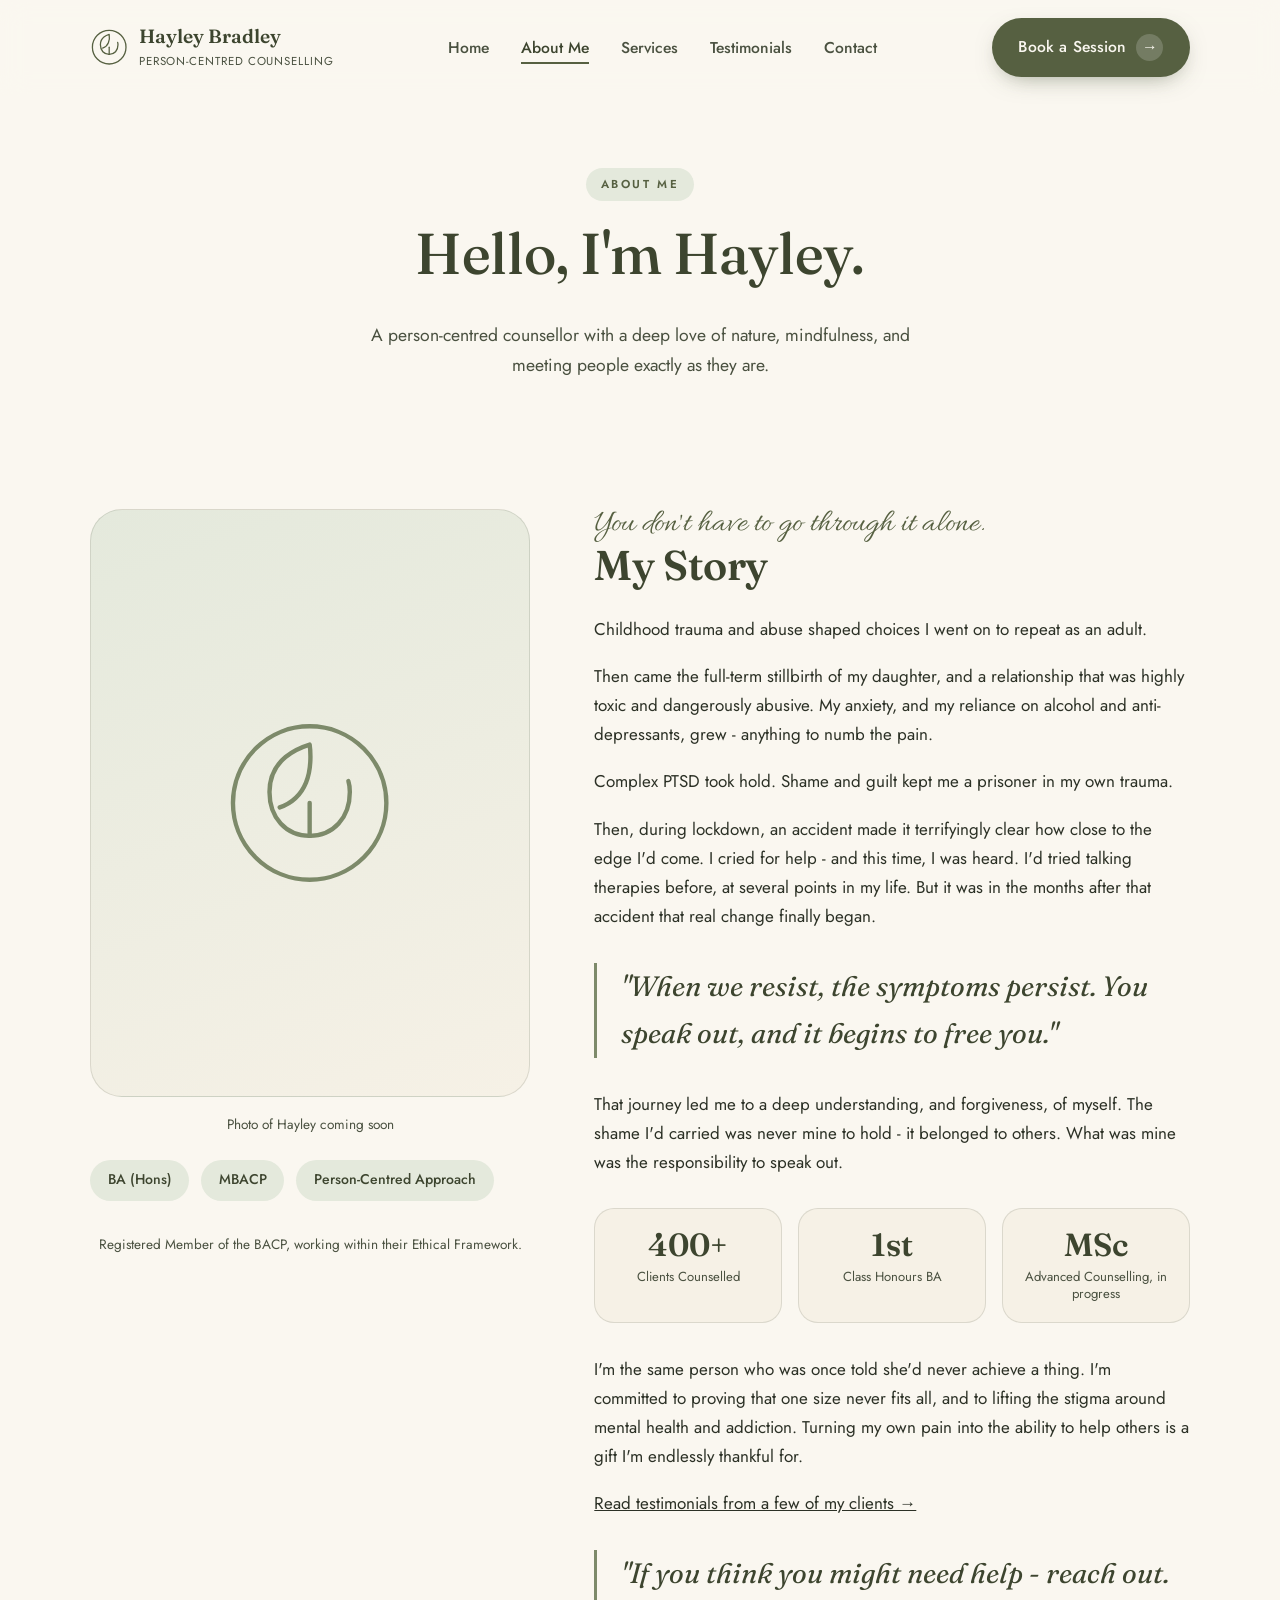
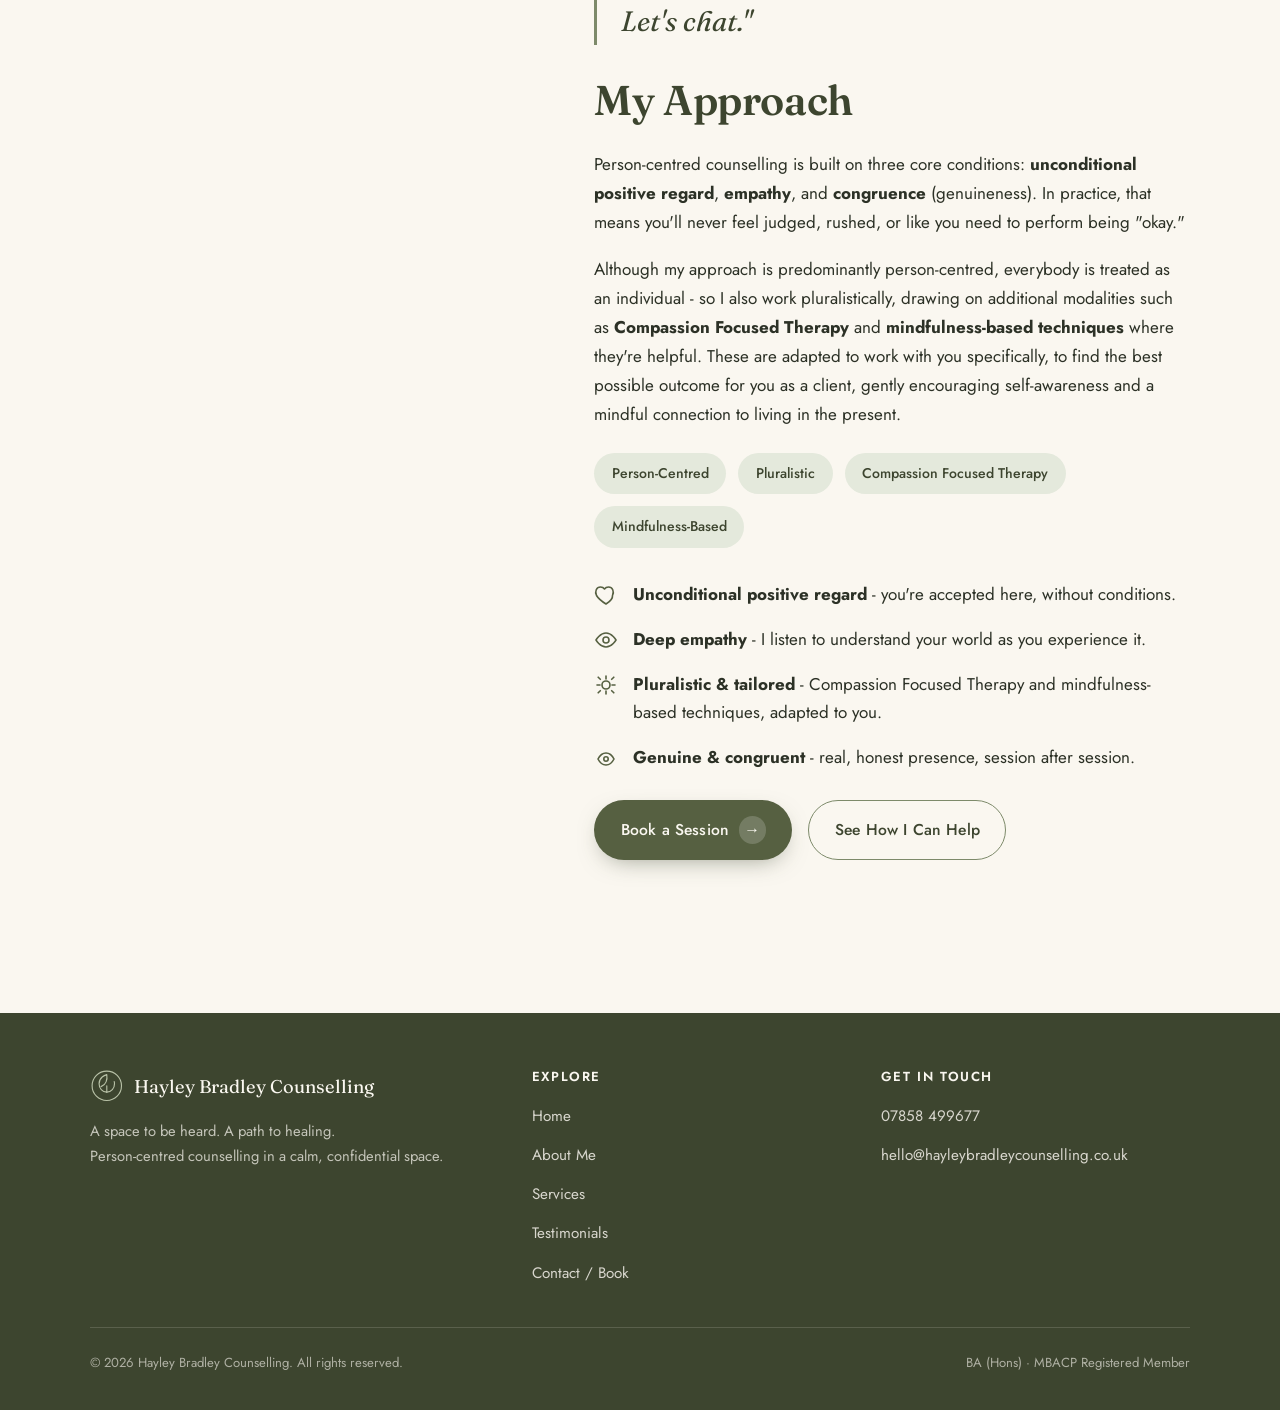
==== about.html @ 8dd8690e "Rewrite About page story as a punchy personal journey Replace the generic bio with Hayley's own live" ====
<!doctype html>
<html lang="en-GB">
<head>
  <meta charset="UTF-8" />
  <meta name="viewport" content="width=device-width, initial-scale=1" />
  <title>About Hayley | Hayley Bradley Counselling</title>
  <meta name="description" content="Meet Hayley Bradley, BA (Hons), MBACP - a predominantly person-centred counsellor working pluralistically with Compassion Focused Therapy and mindfulness-based techniques, tailored to you." />
  <meta name="theme-color" content="#7d8a6a" />
  <link rel="icon" href="assets/icons/logo-leaf.svg" type="image/svg+xml" />
  <link rel="preconnect" href="https://fonts.googleapis.com" />
  <link rel="preconnect" href="https://fonts.gstatic.com" crossorigin />
  <link href="https://fonts.googleapis.com/css2?family=Fraunces:opsz,wght@9..144,400;9..144,500;9..144,600&family=Allura&family=Jost:wght@400;500;600&display=swap" rel="stylesheet" />
  <link rel="stylesheet" href="css/style.css" />
  <meta property="og:title" content="About Hayley - Hayley Bradley Counselling" />
  <meta property="og:description" content="A predominantly person-centred counsellor, working pluralistically with Compassion Focused Therapy and mindfulness-based techniques." />
  <meta property="og:type" content="website" />
</head>
<body>
  <a class="skip-link" href="#main">Skip to main content</a>

  <header class="site-header">
    <div class="container nav-row">
      <a class="brand" href="index.html">
        <svg viewBox="0 0 48 48" fill="none" stroke="currentColor" stroke-width="1.6" stroke-linecap="round" stroke-linejoin="round" aria-hidden="true">
          <circle cx="24" cy="24" r="21" />
          <path d="M24 33c-6.5 0-11-5-11-12 0-4 1.6-7.3 4.4-9.6C20.1 9.2 24 8 24 8s.9 5.8-1 10.4c-1.4 3.4-4.1 5.7-7.2 6.8" />
          <path d="M24 33c6.5 0 11-5 11-12 0-1.1-.1-2.1-.4-3" />
          <path d="M24 33v-9" />
        </svg>
        <span class="brand-name"><strong>Hayley Bradley</strong><span>Person-Centred Counselling</span></span>
      </a>
      <nav aria-label="Primary">
        <ul class="nav-links">
          <li><a href="index.html">Home</a></li>
          <li><a href="about.html" aria-current="page">About Me</a></li>
          <li><a href="services.html">Services</a></li>
          <li><a href="testimonials.html">Testimonials</a></li>
          <li><a href="contact.html">Contact</a></li>
        </ul>
      </nav>
      <div class="nav-actions">
        <a class="btn btn-primary" href="contact.html#book">Book a Session <span class="btn-icon" aria-hidden="true">→</span></a>
        <button class="nav-toggle" aria-expanded="false" aria-controls="mobile-menu" aria-label="Open menu">
          <span></span>
        </button>
      </div>
    </div>
  </header>

  <div class="mobile-menu" id="mobile-menu">
    <nav aria-label="Mobile">
      <ul>
        <li><a href="index.html">Home</a></li>
        <li><a href="about.html">About Me</a></li>
        <li><a href="services.html">Services</a></li>
        <li><a href="testimonials.html">Testimonials</a></li>
        <li><a href="contact.html">Contact / Book</a></li>
      </ul>
    </nav>
  </div>

  <main id="main">
    <section class="page-hero">
      <div class="container">
        <span class="eyebrow">About Me</span>
        <h1>Hello, I'm Hayley.</h1>
        <p class="lede">A person-centred counsellor with a deep love of nature, mindfulness, and meeting people exactly as they are.</p>
      </div>
    </section>

    <section>
      <div class="container about-grid">
        <div class="reveal">
          <div class="portrait-frame">
            <svg viewBox="0 0 48 48" fill="none" stroke="currentColor" stroke-width="1.2" stroke-linecap="round" stroke-linejoin="round" aria-hidden="true">
              <circle cx="24" cy="24" r="21" />
              <path d="M24 33c-6.5 0-11-5-11-12 0-4 1.6-7.3 4.4-9.6C20.1 9.2 24 8 24 8s.9 5.8-1 10.4c-1.4 3.4-4.1 5.7-7.2 6.8" />
              <path d="M24 33c6.5 0 11-5 11-12 0-1.1-.1-2.1-.4-3" />
              <path d="M24 33v-9" />
            </svg>
          </div>
          <p class="portrait-caption">Photo of Hayley coming soon</p>
          <div class="credentials">
            <span class="credential-pill">BA (Hons)</span>
            <span class="credential-pill">MBACP</span>
            <span class="credential-pill">Person-Centred Approach</span>
          </div>
          <p class="portrait-caption">Registered Member of the BACP, working within their Ethical Framework.</p>
        </div>

        <div class="reveal">
          <span class="script">You don't have to go through it alone.</span>
          <h2>My Story</h2>

          <p>Childhood trauma and abuse shaped choices I went on to repeat as an adult.</p>
          <p>Then came the full-term stillbirth of my daughter, and a relationship that was highly toxic and dangerously abusive. My anxiety, and my reliance on alcohol and anti-depressants, grew - anything to numb the pain.</p>
          <p>Complex PTSD took hold. Shame and guilt kept me a prisoner in my own trauma.</p>
          <p>Then, during lockdown, an accident made it terrifyingly clear how close to the edge I'd come. I cried for help - and this time, I was heard. I'd tried talking therapies before, at several points in my life. But it was in the months after that accident that real change finally began.</p>

          <blockquote class="pull-quote">
            "When we resist, the symptoms persist. You speak out, and it begins to free you."
          </blockquote>

          <p>That journey led me to a deep understanding, and forgiveness, of myself. The shame I'd carried was never mine to hold - it belonged to others. What was mine was the responsibility to speak out.</p>

          <div class="story-stats">
            <div class="story-stat">
              <strong>400+</strong>
              <span>Clients Counselled</span>
            </div>
            <div class="story-stat">
              <strong>1st</strong>
              <span>Class Honours BA</span>
            </div>
            <div class="story-stat">
              <strong>MSc</strong>
              <span>Advanced Counselling, in progress</span>
            </div>
          </div>

          <p>I'm the same person who was once told she'd never achieve a thing. I'm committed to proving that one size never fits all, and to lifting the stigma around mental health and addiction. Turning my own pain into the ability to help others is a gift I'm endlessly thankful for.</p>

          <p><a href="testimonials.html">Read testimonials from a few of my clients →</a></p>

          <blockquote class="pull-quote">
            "If you think you might need help - reach out. Let's chat."
          </blockquote>

          <h2>My Approach</h2>
          <p>Person-centred counselling is built on three core conditions: <strong>unconditional positive regard</strong>, <strong>empathy</strong>, and <strong>congruence</strong> (genuineness). In practice, that means you'll never feel judged, rushed, or like you need to perform being "okay."</p>
          <p>Although my approach is predominantly person-centred, everybody is treated as an individual - so I also work pluralistically, drawing on additional modalities such as <strong>Compassion Focused Therapy</strong> and <strong>mindfulness-based techniques</strong> where they're helpful. These are adapted to work with you specifically, to find the best possible outcome for you as a client, gently encouraging self-awareness and a mindful connection to living in the present.</p>

          <div class="credentials">
            <span class="credential-pill">Person-Centred</span>
            <span class="credential-pill">Pluralistic</span>
            <span class="credential-pill">Compassion Focused Therapy</span>
            <span class="credential-pill">Mindfulness-Based</span>
          </div>

          <ul class="values-list">
            <li>
              <svg viewBox="0 0 24 24" fill="none" stroke="currentColor" stroke-width="1.6" stroke-linecap="round" stroke-linejoin="round" aria-hidden="true"><path d="M12 21s-7-4.35-9.5-8.5C.5 8.5 2.5 4 6.5 4c2 0 3.3 1 4 2 .7-1 2-2 4-2 4 0 6 4.5 4 8.5C19 16.65 12 21 12 21Z"/></svg>
              <span><strong>Unconditional positive regard</strong> - you're accepted here, without conditions.</span>
            </li>
            <li>
              <svg viewBox="0 0 24 24" fill="none" stroke="currentColor" stroke-width="1.6" stroke-linecap="round" stroke-linejoin="round" aria-hidden="true"><path d="M2 12s4-7 10-7 10 7 10 7-4 7-10 7-10-7-10-7Z"/><circle cx="12" cy="12" r="3"/></svg>
              <span><strong>Deep empathy</strong> - I listen to understand your world as you experience it.</span>
            </li>
            <li>
              <svg viewBox="0 0 24 24" fill="none" stroke="currentColor" stroke-width="1.6" stroke-linecap="round" stroke-linejoin="round" aria-hidden="true"><path d="M12 3v3M12 18v3M4.2 4.2l2.1 2.1M17.7 17.7l2.1 2.1M3 12h3M18 12h3M4.2 19.8l2.1-2.1M17.7 6.3l2.1-2.1"/><circle cx="12" cy="12" r="4"/></svg>
              <span><strong>Pluralistic &amp; tailored</strong> - Compassion Focused Therapy and mindfulness-based techniques, adapted to you.</span>
            </li>
            <li>
              <svg viewBox="0 0 24 24" fill="none" stroke="currentColor" stroke-width="1.6" stroke-linecap="round" stroke-linejoin="round" aria-hidden="true"><path d="M4 12c2-4 5-6 8-6s6 2 8 6c-2 4-5 6-8 6s-6-2-8-6Z"/><circle cx="12" cy="12" r="2.2"/></svg>
              <span><strong>Genuine &amp; congruent</strong> - real, honest presence, session after session.</span>
            </li>
          </ul>

          <div class="hero-cta">
            <a class="btn btn-primary" href="contact.html#book">Book a Session <span class="btn-icon" aria-hidden="true">→</span></a>
            <a class="btn btn-ghost" href="services.html">See How I Can Help</a>
          </div>
        </div>
      </div>
    </section>
  </main>

  <footer class="site-footer">
    <div class="container">
      <div class="footer-grid">
        <div>
          <div class="footer-brand">
            <svg viewBox="0 0 48 48" fill="none" stroke="currentColor" stroke-width="1.6" stroke-linecap="round" stroke-linejoin="round" aria-hidden="true">
              <circle cx="24" cy="24" r="21" />
              <path d="M24 33c-6.5 0-11-5-11-12 0-4 1.6-7.3 4.4-9.6C20.1 9.2 24 8 24 8s.9 5.8-1 10.4c-1.4 3.4-4.1 5.7-7.2 6.8" />
              <path d="M24 33c6.5 0 11-5 11-12 0-1.1-.1-2.1-.4-3" />
              <path d="M24 33v-9" />
            </svg>
            <span>Hayley Bradley Counselling</span>
          </div>
          <p>A space to be heard. A path to healing.<br />Person-centred counselling in a calm, confidential space.</p>
        </div>
        <div>
          <h4>Explore</h4>
          <ul class="footer-links">
            <li><a href="index.html">Home</a></li>
            <li><a href="about.html">About Me</a></li>
            <li><a href="services.html">Services</a></li>
            <li><a href="testimonials.html">Testimonials</a></li>
            <li><a href="contact.html">Contact / Book</a></li>
          </ul>
        </div>
        <div>
          <h4>Get in Touch</h4>
          <ul class="footer-links">
            <li><a href="tel:07858499677">07858 499677</a></li>
            <li><a href="mailto:hello@hayleybradleycounselling.co.uk">hello@hayleybradleycounselling.co.uk</a></li>
          </ul>
        </div>
      </div>
      <div class="footer-bottom">
        <span>&copy; <span id="year"></span> Hayley Bradley Counselling. All rights reserved.</span>
        <span>BA (Hons) &middot; MBACP Registered Member</span>
      </div>
    </div>
  </footer>

  <script src="js/main.js"></script>
</body>
</html>
---- css/style.css ----
/* ==========================================================================
   Hayley Bradley Counselling - stylesheet
   Palette: sage green + cream, calm & holistic, nature-informed.
   ========================================================================== */

:root {
  /* Brand colour system */
  --cream: #faf7f0;
  --cream-soft: #f2ede0;
  --cream-card: #f6f1e6;
  --sage: #7d8a6a;
  --sage-light: #b9c2a8;
  --sage-pale: #e4e9dc;
  --sage-dark: #566041;
  --sage-deep: #3d452f;
  --charcoal: #2c3126;
  --charcoal-soft: #4a5140;
  --white: #ffffff;
  --line: rgba(61, 69, 47, 0.14);

  /* Type */
  --font-display: "Fraunces", "Iowan Old Style", Georgia, serif;
  --font-script: "Allura", "Segoe Script", cursive;
  --font-body: "Jost", "Trebuchet MS", sans-serif;

  /* Spacing / shape */
  --radius-lg: 2rem;
  --radius-md: 1.25rem;
  --radius-sm: 0.75rem;
  --section-pad: clamp(3.5rem, 6vw, 7rem);
  --container: 1180px;

  /* Motion */
  --ease-soft: cubic-bezier(0.22, 0.61, 0.36, 1);
  --dur: 700ms;

  color-scheme: light;
}

/* ---------- Reset ---------- */
*, *::before, *::after { box-sizing: border-box; }
html { scroll-behavior: smooth; }
@media (prefers-reduced-motion: reduce) {
  html { scroll-behavior: auto; }
  *, *::before, *::after {
    animation-duration: 0.001ms !important;
    animation-iteration-count: 1 !important;
    transition-duration: 0.001ms !important;
    scroll-behavior: auto !important;
  }
}

body {
  margin: 0;
  background: var(--cream);
  color: var(--charcoal);
  font-family: var(--font-body);
  font-size: 1.0625rem;
  line-height: 1.7;
  -webkit-font-smoothing: antialiased;
}

img { max-width: 100%; display: block; }
a { color: inherit; }
h1, h2, h3, h4 {
  font-family: var(--font-display);
  font-weight: 600;
  line-height: 1.15;
  color: var(--sage-deep);
  margin: 0 0 0.6em;
  letter-spacing: -0.01em;
}
h1 { font-size: clamp(2.4rem, 5vw, 3.6rem); font-weight: 500; }
h2 { font-size: clamp(1.9rem, 3.4vw, 2.6rem); }
h3 { font-size: 1.35rem; }
p { margin: 0 0 1.1em; }
ul { padding-left: 1.2em; }

.script {
  font-family: var(--font-script);
  font-weight: 400;
  color: var(--sage-dark);
  font-size: 1.9em;
  line-height: 1;
  display: inline-block;
}

.container {
  width: 100%;
  max-width: var(--container);
  margin-inline: auto;
  padding-inline: clamp(1.25rem, 4vw, 2.5rem);
}

/* Skip link */
.skip-link {
  position: absolute;
  left: 1rem;
  top: -4rem;
  background: var(--sage-deep);
  color: var(--cream);
  padding: 0.75rem 1.25rem;
  border-radius: var(--radius-sm);
  z-index: 200;
  transition: top 200ms var(--ease-soft);
}
.skip-link:focus { top: 1rem; }

/* Focus visibility everywhere */
a:focus-visible,
button:focus-visible,
input:focus-visible,
textarea:focus-visible,
[tabindex]:focus-visible {
  outline: 3px solid var(--sage-dark);
  outline-offset: 3px;
  border-radius: 4px;
}

/* ---------- Buttons ---------- */
.btn {
  display: inline-flex;
  align-items: center;
  gap: 0.6rem;
  font-family: var(--font-body);
  font-size: 0.98rem;
  font-weight: 500;
  letter-spacing: 0.01em;
  padding: 0.95rem 1.6rem;
  border-radius: 999px;
  border: 1px solid transparent;
  cursor: pointer;
  text-decoration: none;
  transition: transform 420ms var(--ease-soft), box-shadow 420ms var(--ease-soft), background 420ms var(--ease-soft);
  white-space: nowrap;
}
.btn:active { transform: scale(0.98); }

.btn-primary {
  background: var(--sage-dark);
  color: var(--cream);
  box-shadow: 0 8px 24px -10px rgba(61, 69, 47, 0.55);
}
.btn-primary:hover {
  background: var(--sage-deep);
  transform: translateY(-2px);
  box-shadow: 0 14px 28px -12px rgba(61, 69, 47, 0.55);
}

.btn-ghost {
  background: transparent;
  color: var(--sage-deep);
  border-color: var(--sage);
}
.btn-ghost:hover {
  background: var(--sage-pale);
  transform: translateY(-2px);
}

.btn-on-dark {
  background: var(--cream);
  color: var(--sage-deep);
}
.btn-on-dark:hover {
  background: var(--white);
  transform: translateY(-2px);
}

.btn .btn-icon {
  width: 1.7rem;
  height: 1.7rem;
  border-radius: 999px;
  background: rgba(255, 255, 255, 0.18);
  display: inline-flex;
  align-items: center;
  justify-content: center;
  flex-shrink: 0;
  transition: transform 420ms var(--ease-soft);
}
.btn-ghost .btn-icon { background: rgba(61, 69, 47, 0.08); }
.btn:hover .btn-icon { transform: translate(2px, -1px); }

/* ---------- Eyebrow tag ---------- */
.eyebrow {
  display: inline-block;
  font-family: var(--font-body);
  font-size: 0.72rem;
  font-weight: 600;
  letter-spacing: 0.22em;
  text-transform: uppercase;
  color: var(--sage-dark);
  background: var(--sage-pale);
  padding: 0.4rem 0.9rem;
  border-radius: 999px;
  margin-bottom: 1.25rem;
}

/* ---------- Header / Nav ---------- */
.site-header {
  position: sticky;
  top: 0;
  z-index: 100;
  background: rgba(250, 247, 240, 0.88);
  backdrop-filter: blur(14px);
  -webkit-backdrop-filter: blur(14px);
  border-bottom: 1px solid transparent;
  transition: border-color 400ms var(--ease-soft), box-shadow 400ms var(--ease-soft);
}
.site-header.is-scrolled {
  border-bottom-color: var(--line);
  box-shadow: 0 12px 30px -24px rgba(61, 69, 47, 0.6);
}

.nav-row {
  display: flex;
  align-items: center;
  justify-content: space-between;
  padding-block: 1.1rem;
  gap: 1rem;
}

.brand {
  display: inline-flex;
  align-items: center;
  gap: 0.65rem;
  text-decoration: none;
  color: var(--sage-deep);
}
.brand svg { width: 2.4rem; height: 2.4rem; color: var(--sage-dark); flex-shrink: 0; }
.brand-name {
  font-family: var(--font-display);
  font-size: 1.2rem;
  line-height: 1.15;
}
.brand-name strong { display: block; font-weight: 600; }
.brand-name span { font-size: 0.72rem; letter-spacing: 0.08em; text-transform: uppercase; color: var(--charcoal-soft); font-family: var(--font-body); }

.nav-links {
  display: none;
  align-items: center;
  gap: 2rem;
  list-style: none;
  margin: 0;
  padding: 0;
}
.nav-links a {
  text-decoration: none;
  font-size: 0.98rem;
  font-weight: 500;
  color: var(--charcoal-soft);
  position: relative;
  padding-bottom: 0.2rem;
}
.nav-links a::after {
  content: "";
  position: absolute;
  left: 0; right: 100%;
  bottom: -2px;
  height: 2px;
  background: var(--sage-dark);
  transition: right 380ms var(--ease-soft);
}
.nav-links a:hover::after,
.nav-links a[aria-current="page"]::after { right: 0; }
.nav-links a[aria-current="page"] { color: var(--sage-deep); }

.nav-actions { display: flex; align-items: center; gap: 1rem; }
.nav-actions .btn { display: none; }

.nav-toggle {
  width: 2.75rem;
  height: 2.75rem;
  border-radius: 999px;
  border: 1px solid var(--line);
  background: var(--cream-card);
  display: inline-flex;
  align-items: center;
  justify-content: center;
  cursor: pointer;
  position: relative;
  flex-shrink: 0;
}
.nav-toggle span,
.nav-toggle span::before,
.nav-toggle span::after {
  content: "";
  position: absolute;
  width: 1.15rem;
  height: 2px;
  background: var(--sage-deep);
  border-radius: 2px;
  transition: transform 380ms var(--ease-soft), opacity 380ms var(--ease-soft), top 380ms var(--ease-soft);
}
.nav-toggle span { top: 50%; transform: translateY(-50%); }
.nav-toggle span::before { top: -6px; }
.nav-toggle span::after { top: 6px; }
.nav-toggle[aria-expanded="true"] span { background: transparent; }
.nav-toggle[aria-expanded="true"] span::before { top: 0; transform: rotate(45deg); }
.nav-toggle[aria-expanded="true"] span::after { top: 0; transform: rotate(-45deg); }

.mobile-menu {
  position: fixed;
  inset: 0;
  background: var(--cream);
  z-index: 99;
  display: flex;
  flex-direction: column;
  align-items: center;
  justify-content: center;
  gap: 2rem;
  opacity: 0;
  visibility: hidden;
  transform: translateY(-8px);
  transition: opacity 420ms var(--ease-soft), visibility 420ms, transform 420ms var(--ease-soft);
}
.mobile-menu.is-open { opacity: 1; visibility: visible; transform: translateY(0); }
.mobile-menu ul { list-style: none; margin: 0; padding: 0; text-align: center; }
.mobile-menu li { margin: 1.1rem 0; opacity: 0; transform: translateY(1rem); transition: opacity 500ms var(--ease-soft), transform 500ms var(--ease-soft); }
.mobile-menu.is-open li { opacity: 1; transform: translateY(0); }
.mobile-menu li:nth-child(1) { transition-delay: 80ms; }
.mobile-menu li:nth-child(2) { transition-delay: 140ms; }
.mobile-menu li:nth-child(3) { transition-delay: 200ms; }
.mobile-menu li:nth-child(4) { transition-delay: 260ms; }
.mobile-menu li:nth-child(5) { transition-delay: 320ms; }
.mobile-menu a {
  font-family: var(--font-display);
  font-size: 1.9rem;
  text-decoration: none;
  color: var(--sage-deep);
}

@media (min-width: 900px) {
  .nav-links { display: flex; }
  .nav-actions .btn { display: inline-flex; }
  .nav-toggle { display: none; }
  .mobile-menu { display: none !important; }
}

/* ---------- Hero ---------- */
.hero {
  position: relative;
  overflow: hidden;
  padding-block: clamp(3rem, 8vw, 6rem) clamp(4rem, 8vw, 6rem);
}
.hero-bg {
  position: absolute;
  inset: 0;
  z-index: -1;
  background: radial-gradient(60% 55% at 85% 8%, var(--sage-pale) 0%, transparent 60%),
              radial-gradient(50% 50% at 8% 95%, var(--cream-soft) 0%, transparent 65%);
}
.hero-grid {
  display: grid;
  gap: clamp(2.5rem, 5vw, 4rem);
  align-items: center;
}
@media (min-width: 960px) {
  .hero-grid { grid-template-columns: 1.05fr 0.95fr; }
}
.hero-copy .script { display: block; margin-bottom: 0.35rem; }
.hero-copy h1 { max-width: 16ch; }
.hero-copy .lede { font-size: 1.15rem; max-width: 46ch; color: var(--charcoal-soft); }
.hero-cta { display: flex; flex-wrap: wrap; gap: 1rem; margin-top: 1.75rem; }

.hero-art {
  position: relative;
  aspect-ratio: 4 / 5;
  border-radius: var(--radius-lg);
  background: linear-gradient(155deg, var(--sage-pale), var(--cream-card) 60%);
  border: 1px solid var(--line);
  overflow: hidden;
  display: flex;
  align-items: center;
  justify-content: center;
}
.hero-art svg { width: 62%; height: 62%; color: var(--sage); opacity: 0.9; }
.hero-art::after {
  content: "";
  position: absolute;
  inset: 0;
  background: radial-gradient(120% 90% at 0% 0%, rgba(255,255,255,0.5), transparent 55%);
}

/* Wave divider */
.wave-divider {
  display: block;
  width: 100%;
  height: clamp(2.5rem, 6vw, 5rem);
  color: var(--cream-soft);
}

/* ---------- Sections ---------- */
section { padding-block: var(--section-pad); }
.section-cream-soft { background: var(--cream-soft); }
.section-header { max-width: 46rem; margin-bottom: clamp(2.25rem, 4vw, 3.5rem); }
.section-header.center { margin-inline: auto; text-align: center; }

/* ---------- Cards: Double-bezel (outer shell + inner core) ---------- */
.card-shell {
  background: rgba(61, 69, 47, 0.05);
  border: 1px solid var(--line);
  border-radius: var(--radius-lg);
  padding: 0.5rem;
}
.card-core {
  background: var(--cream-card);
  border-radius: calc(var(--radius-lg) - 0.5rem);
  padding: 2rem 1.75rem;
  height: 100%;
  box-shadow: inset 0 1px 0 rgba(255, 255, 255, 0.6);
}

.grid-support {
  display: grid;
  gap: 1.5rem;
  grid-template-columns: repeat(1, 1fr);
}
@media (min-width: 620px) { .grid-support { grid-template-columns: repeat(2, 1fr); } }
@media (min-width: 980px) { .grid-support { grid-template-columns: repeat(3, 1fr); } }

.support-card {
  transition: transform 500ms var(--ease-soft), box-shadow 500ms var(--ease-soft);
}
.support-card:hover { transform: translateY(-6px); }
.support-card:hover .card-shell { box-shadow: 0 22px 40px -26px rgba(61, 69, 47, 0.45); }

.icon-badge {
  width: 3.4rem;
  height: 3.4rem;
  margin-bottom: 1.1rem;
}
.icon-badge img, .icon-badge svg { width: 100%; height: 100%; }

.support-card h3 { margin-bottom: 0.5rem; }
.support-card p { margin-bottom: 0; color: var(--charcoal-soft); font-size: 0.98rem; }

.support-card.detailed .card-core { display: flex; flex-direction: column; }
.support-card.detailed .card-core > *:last-child { margin-top: auto; }

.testimonial-link {
  display: inline-flex;
  align-items: center;
  gap: 0.4rem;
  padding-top: 1.1rem;
  font-size: 0.88rem;
  font-weight: 500;
  color: var(--sage-dark);
  text-decoration: none;
  width: fit-content;
}
.testimonial-link span { transition: transform 320ms var(--ease-soft); }
.testimonial-link:hover { color: var(--sage-deep); }
.testimonial-link:hover span { transform: translate(2px, -1px); }

/* ---------- CTA banner ---------- */
.cta-banner {
  background: var(--sage-dark);
  color: var(--cream);
  border-radius: var(--radius-lg);
  padding: clamp(2.5rem, 6vw, 4rem);
  text-align: center;
  position: relative;
  overflow: hidden;
}
.cta-banner h2 { color: var(--cream); }
.cta-banner p { color: rgba(250, 247, 240, 0.85); max-width: 42ch; margin-inline: auto; }
.cta-banner .btn-row { display: flex; justify-content: center; gap: 1rem; flex-wrap: wrap; margin-top: 1.5rem; }
.cta-banner::before {
  content: "";
  position: absolute;
  inset: -20% -10% auto auto;
  width: 22rem; height: 22rem;
  background: radial-gradient(circle, rgba(255,255,255,0.12), transparent 70%);
}

/* ---------- Reveal-on-scroll ---------- */
.reveal {
  opacity: 0;
  transform: translateY(28px);
  transition: opacity 700ms var(--ease-soft), transform 700ms var(--ease-soft);
}
.reveal.is-visible { opacity: 1; transform: translateY(0); }
@media (prefers-reduced-motion: reduce) {
  .reveal { opacity: 1; transform: none; }
}

/* ---------- Quote / pull ---------- */
.pull-quote {
  font-family: var(--font-display);
  font-size: clamp(1.3rem, 2.4vw, 1.75rem);
  color: var(--sage-deep);
  border-left: 3px solid var(--sage);
  padding-left: 1.5rem;
  margin: 2rem 0;
  font-style: italic;
}

/* ---------- About page ---------- */
.about-grid {
  display: grid;
  gap: clamp(2.5rem, 5vw, 4rem);
  align-items: start;
}
@media (min-width: 900px) { .about-grid { grid-template-columns: 0.85fr 1.15fr; } }

.portrait-frame {
  border-radius: var(--radius-lg);
  background: linear-gradient(160deg, var(--sage-pale), var(--cream-card));
  border: 1px solid var(--line);
  aspect-ratio: 3/4;
  display: flex;
  align-items: center;
  justify-content: center;
  overflow: hidden;
  position: relative;
}
.portrait-frame svg { width: 40%; height: 40%; color: var(--sage); }
.portrait-caption {
  margin-top: 1rem;
  font-size: 0.85rem;
  color: var(--charcoal-soft);
  text-align: center;
}

.credentials {
  display: flex;
  flex-wrap: wrap;
  gap: 0.75rem;
  margin: 1.5rem 0 2rem;
}
.credential-pill {
  background: var(--sage-pale);
  color: var(--sage-deep);
  border-radius: 999px;
  padding: 0.55rem 1.1rem;
  font-size: 0.88rem;
  font-weight: 500;
}

/* ---------- Story stats (About page) ---------- */
.story-stats {
  display: grid;
  grid-template-columns: repeat(3, 1fr);
  gap: 1rem;
  margin: 2rem 0;
}
@media (max-width: 560px) { .story-stats { grid-template-columns: 1fr; } }
.story-stat {
  background: var(--cream-card);
  border: 1px solid var(--line);
  border-radius: var(--radius-md);
  padding: 1.25rem 1rem;
  text-align: center;
}
.story-stat strong {
  display: block;
  font-family: var(--font-display);
  font-size: 2rem;
  font-weight: 600;
  color: var(--sage-deep);
  line-height: 1;
  margin-bottom: 0.4rem;
}
.story-stat span {
  font-size: 0.82rem;
  color: var(--charcoal-soft);
  line-height: 1.3;
  display: block;
}

.values-list {
  list-style: none;
  padding: 0;
  display: grid;
  gap: 1rem;
  margin: 1.5rem 0 0;
}
.values-list li {
  display: flex;
  gap: 0.9rem;
  align-items: flex-start;
}
.values-list svg { width: 1.5rem; height: 1.5rem; color: var(--sage-dark); flex-shrink: 0; margin-top: 0.2rem; }

/* ---------- Testimonials ---------- */
.testimonial-grid {
  display: grid;
  gap: 1.75rem;
  grid-template-columns: 1fr;
}
@media (min-width: 760px) { .testimonial-grid { grid-template-columns: repeat(2, 1fr); } }
@media (min-width: 1080px) { .testimonial-grid { grid-template-columns: repeat(3, 1fr); } }

.testimonial-card {
  transition: transform 500ms var(--ease-soft), box-shadow 500ms var(--ease-soft);
  scroll-margin-top: 6.5rem;
}
.testimonial-card:hover { transform: translateY(-6px); }
.testimonial-card:hover .card-shell { box-shadow: 0 22px 40px -26px rgba(61, 69, 47, 0.45); }

.testimonial-card .card-core { display: flex; flex-direction: column; gap: 1rem; }
.testimonial-quote-mark {
  font-family: var(--font-display);
  font-size: 3rem;
  line-height: 1;
  color: var(--sage-light);
}
.testimonial-placeholder-text {
  color: var(--charcoal-soft);
  font-style: italic;
}
.testimonial-quote-text {
  color: var(--charcoal);
  font-size: 1.03rem;
  line-height: 1.65;
}
.testimonial-meta {
  display: flex;
  align-items: center;
  gap: 0.75rem;
  margin-top: auto;
  padding-top: 0.5rem;
  border-top: 1px dashed var(--line);
}
.testimonial-avatar {
  width: 2.5rem; height: 2.5rem;
  border-radius: 999px;
  background: var(--sage-pale);
  display: flex; align-items: center; justify-content: center;
  color: var(--sage-dark);
  flex-shrink: 0;
}
.testimonial-meta strong { font-size: 0.92rem; color: var(--sage-deep); display: block; }
.testimonial-meta span { font-size: 0.82rem; color: var(--charcoal-soft); }

/* Service tag: links a testimonial back to its matching area of support */
.service-tag {
  display: inline-flex;
  align-items: center;
  gap: 0.5rem;
  background: var(--sage-pale);
  color: var(--sage-deep);
  border-radius: 999px;
  padding: 0.3rem 0.9rem 0.3rem 0.3rem;
  margin-top: 1rem;
  font-size: 0.82rem;
  font-weight: 500;
  text-decoration: none;
  width: fit-content;
  transition: background 320ms var(--ease-soft), transform 320ms var(--ease-soft);
}
.service-tag:hover { background: var(--sage-light); transform: translateY(-1px); }
.service-tag .service-tag-icon {
  width: 1.6rem;
  height: 1.6rem;
  border-radius: 999px;
  background: var(--cream);
  display: flex;
  align-items: center;
  justify-content: center;
  flex-shrink: 0;
}
.service-tag .service-tag-icon img { width: 1.05rem; height: 1.05rem; }
.service-tag .service-tag-arrow { opacity: 0.6; transition: transform 320ms var(--ease-soft); }
.service-tag:hover .service-tag-arrow { transform: translate(2px, -1px); }

/* Spotlight: the single featured testimonial above the grid */
.testimonial-spotlight { margin-bottom: 2.5rem; }
.testimonial-spotlight .card-shell { padding: 0.6rem; }
.testimonial-spotlight .card-core {
  background: linear-gradient(155deg, var(--sage-pale), var(--cream-card) 65%);
  padding: clamp(2.25rem, 6vw, 3.75rem);
  text-align: center;
  align-items: center;
}
.testimonial-spotlight .testimonial-quote-mark {
  font-size: 4.5rem;
  color: var(--sage-light);
}
.testimonial-spotlight blockquote {
  font-family: var(--font-display);
  font-style: italic;
  font-size: clamp(1.35rem, 2.6vw, 1.9rem);
  line-height: 1.4;
  color: var(--sage-deep);
  max-width: 42ch;
  margin: 0;
}
.testimonial-spotlight .testimonial-meta {
  border-top: none;
  padding-top: 0;
  margin-top: 0.5rem;
  flex-direction: column;
  gap: 0.4rem;
}
.testimonial-spotlight .service-tag { margin-top: 0.35rem; }

.testimonials-note {
  background: var(--sage-pale);
  border-radius: var(--radius-md);
  padding: 1.5rem 1.75rem;
  margin-top: 2.5rem;
  font-size: 0.95rem;
  color: var(--sage-deep);
}

/* ---------- Contact / Book ---------- */
.contact-grid {
  display: grid;
  gap: clamp(2.5rem, 5vw, 3.5rem);
}
@media (min-width: 980px) { .contact-grid { grid-template-columns: 0.9fr 1.1fr; } }

.contact-info-list { list-style: none; padding: 0; display: grid; gap: 1.25rem; margin: 1.75rem 0; }
.contact-info-list li { display: flex; gap: 1rem; align-items: flex-start; }
.contact-info-list svg { width: 1.6rem; height: 1.6rem; color: var(--sage-dark); flex-shrink: 0; margin-top: 0.15rem; }
.contact-info-list a { text-decoration: underline; text-decoration-color: var(--sage-light); text-underline-offset: 3px; }

.form-field { margin-bottom: 1.35rem; }
.form-field label {
  display: block;
  font-weight: 500;
  font-size: 0.92rem;
  margin-bottom: 0.45rem;
  color: var(--sage-deep);
}
.form-field .required { color: var(--sage-dark); }
.form-field input,
.form-field textarea,
.form-field select {
  width: 100%;
  font-family: var(--font-body);
  font-size: 1rem;
  padding: 0.85rem 1rem;
  border-radius: var(--radius-sm);
  border: 1px solid var(--line);
  background: var(--cream);
  color: var(--charcoal);
  transition: border-color 300ms var(--ease-soft), box-shadow 300ms var(--ease-soft);
}
.form-field input:focus,
.form-field textarea:focus,
.form-field select:focus {
  outline: none;
  border-color: var(--sage);
  box-shadow: 0 0 0 4px var(--sage-pale);
}
.form-field textarea { resize: vertical; min-height: 130px; }
.form-hint { font-size: 0.82rem; color: var(--charcoal-soft); margin-top: 0.35rem; }

.consent-field { display: flex; gap: 0.75rem; align-items: flex-start; margin-bottom: 1.5rem; }
.consent-field input { width: 1.2rem; height: 1.2rem; margin-top: 0.2rem; accent-color: var(--sage-dark); flex-shrink: 0; }
.consent-field label { font-size: 0.92rem; color: var(--charcoal-soft); }
.consent-field a { text-decoration: underline; color: var(--sage-deep); }

.privacy-note {
  background: var(--cream-soft);
  border: 1px solid var(--line);
  border-radius: var(--radius-md);
  padding: 1.5rem 1.75rem;
  font-size: 0.9rem;
  color: var(--charcoal-soft);
  margin-top: 2rem;
}
.privacy-note h3 { font-size: 1rem; margin-bottom: 0.5rem; color: var(--sage-deep); }

.form-status { font-size: 0.92rem; margin-top: 0.5rem; display: none; }
.form-status.is-visible { display: block; }
.form-status.success { color: var(--sage-deep); }
.form-status.error { color: #8a4a3a; }

/* Calendify booking widget theming */
.booking-panel {
  margin-top: clamp(3rem, 6vw, 4.5rem);
}
.booking-embed-shell {
  --cf-primary: #566041;
  --cf-primary-hover: #3d452f;
  --cf-background: #f6f1e6;
  --cf-text: #2c3126;
  --cf-border-color: rgba(61, 69, 47, 0.14);
  --cf-radius: 20px;
  --cf-font-family: "Jost", "Trebuchet MS", sans-serif;
  --cf-shadow: 0 20px 40px -30px rgba(61, 69, 47, 0.5);
  background: var(--cf-background);
  border: 1px solid var(--line);
  border-radius: var(--radius-lg);
  padding: 0.5rem;
  min-height: 480px;
}
.booking-embed-inner {
  border-radius: calc(var(--radius-lg) - 0.5rem);
  overflow: hidden;
  min-height: 460px;
}
.booking-fallback {
  padding: 2.5rem 1.5rem;
  text-align: center;
  color: var(--charcoal-soft);
}

/* ---------- Footer ---------- */
.site-footer {
  background: var(--sage-deep);
  color: var(--cream-soft);
  padding-block: 3.5rem 2.25rem;
  margin-top: var(--section-pad);
}
.footer-grid {
  display: grid;
  gap: 2.5rem;
  grid-template-columns: 1fr;
}
@media (min-width: 760px) { .footer-grid { grid-template-columns: 1.3fr 1fr 1fr; } }
.footer-brand { display: flex; align-items: center; gap: 0.65rem; margin-bottom: 1rem; }
.footer-brand svg { width: 2.1rem; height: 2.1rem; color: var(--sage-light); }
.footer-brand span { font-family: var(--font-display); font-size: 1.15rem; color: var(--cream); }
.site-footer p { color: rgba(250, 247, 240, 0.72); font-size: 0.92rem; }
.site-footer h4 {
  color: var(--cream);
  font-family: var(--font-body);
  font-size: 0.82rem;
  letter-spacing: 0.12em;
  text-transform: uppercase;
  font-weight: 600;
  margin-bottom: 1rem;
}
.footer-links { list-style: none; padding: 0; margin: 0; display: grid; gap: 0.65rem; }
.footer-links a { color: rgba(250, 247, 240, 0.82); text-decoration: none; font-size: 0.95rem; }
.footer-links a:hover { color: var(--cream); text-decoration: underline; }
.footer-bottom {
  border-top: 1px solid rgba(250, 247, 240, 0.15);
  margin-top: 2.5rem;
  padding-top: 1.5rem;
  display: flex;
  flex-wrap: wrap;
  gap: 0.75rem 1.5rem;
  justify-content: space-between;
  font-size: 0.82rem;
  color: rgba(250, 247, 240, 0.6);
}

/* ---------- Utility ---------- */
.mt-0 { margin-top: 0; }
.text-center { text-align: center; }
.visually-hidden {
  position: absolute !important;
  width: 1px; height: 1px;
  overflow: hidden;
  clip: rect(0 0 0 0);
  white-space: nowrap;
  border: 0; padding: 0; margin: -1px;
}

.page-hero {
  padding-block: clamp(2.75rem, 6vw, 4.5rem) 2rem;
  text-align: center;
}
.page-hero .eyebrow { margin-inline: auto; }
.page-hero h1 { max-width: 22ch; margin-inline: auto; }
.page-hero p.lede { max-width: 50ch; margin-inline: auto; color: var(--charcoal-soft); font-size: 1.1rem; }
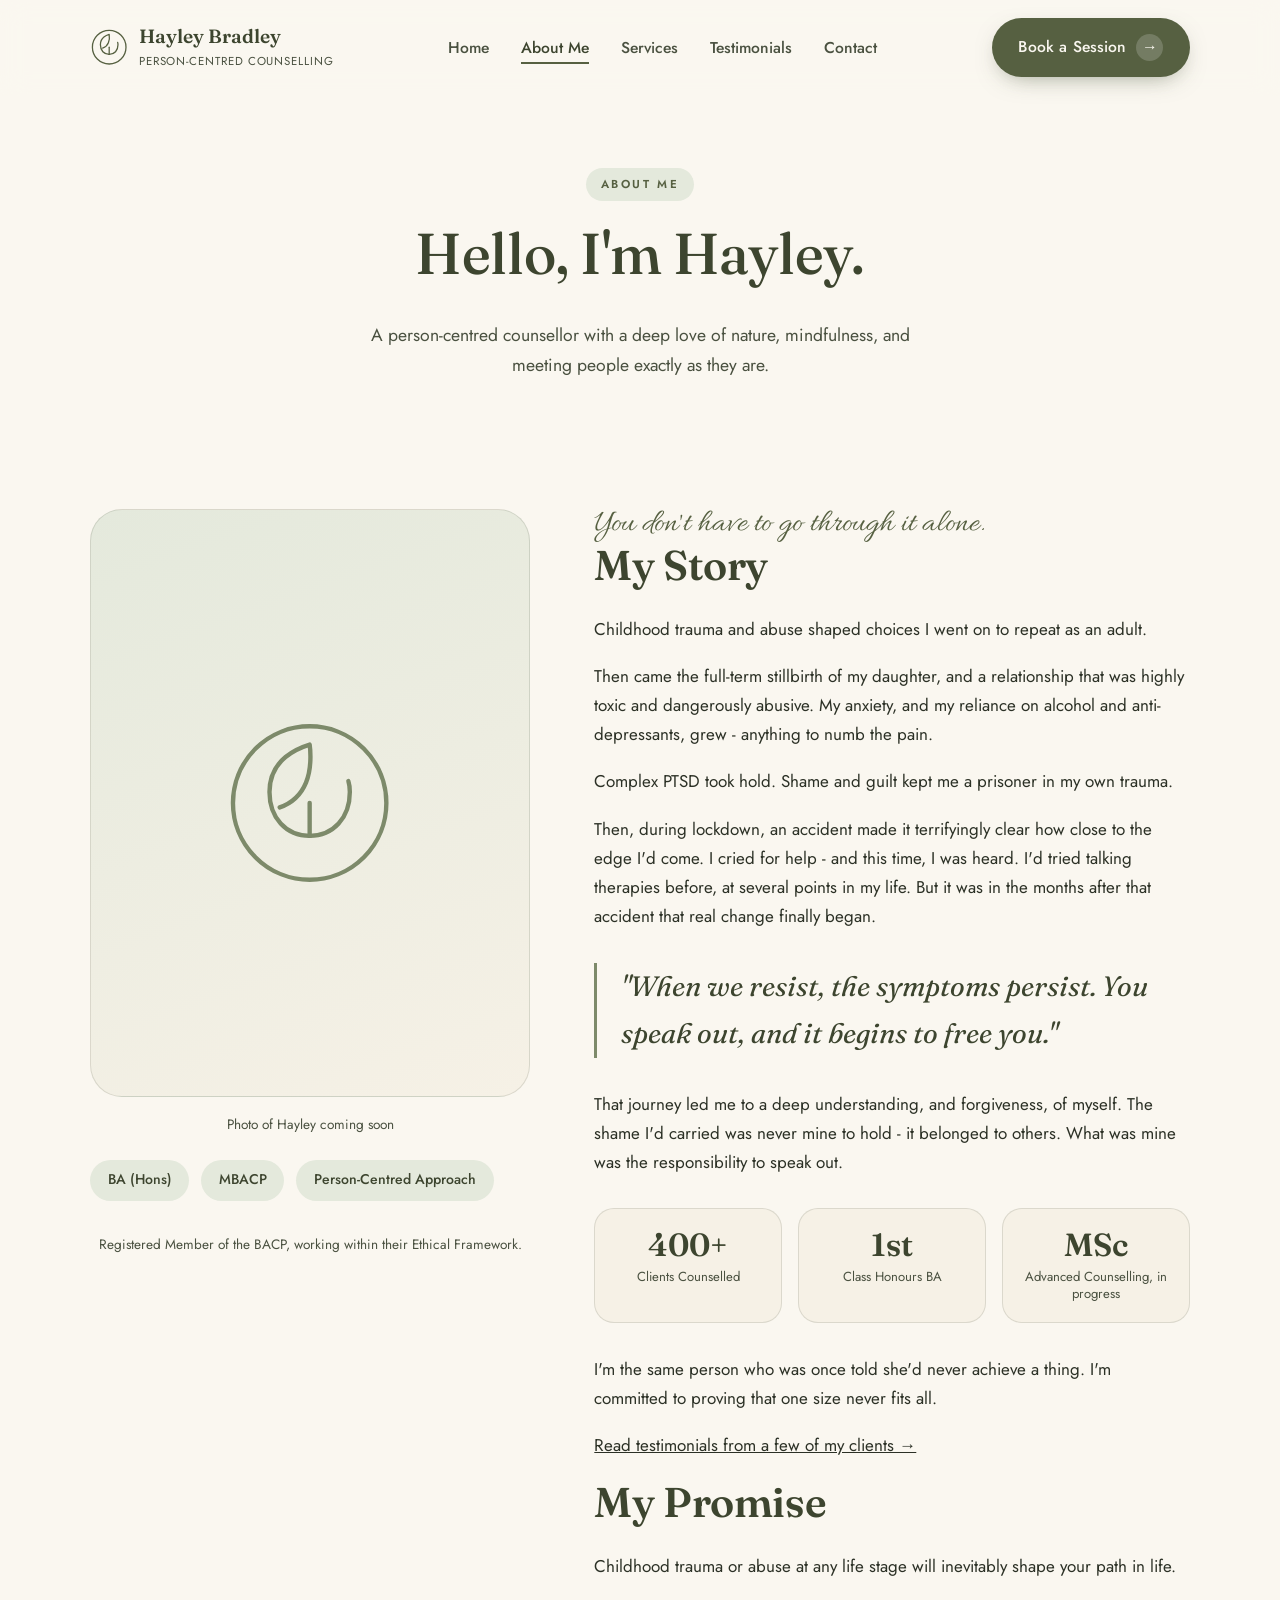
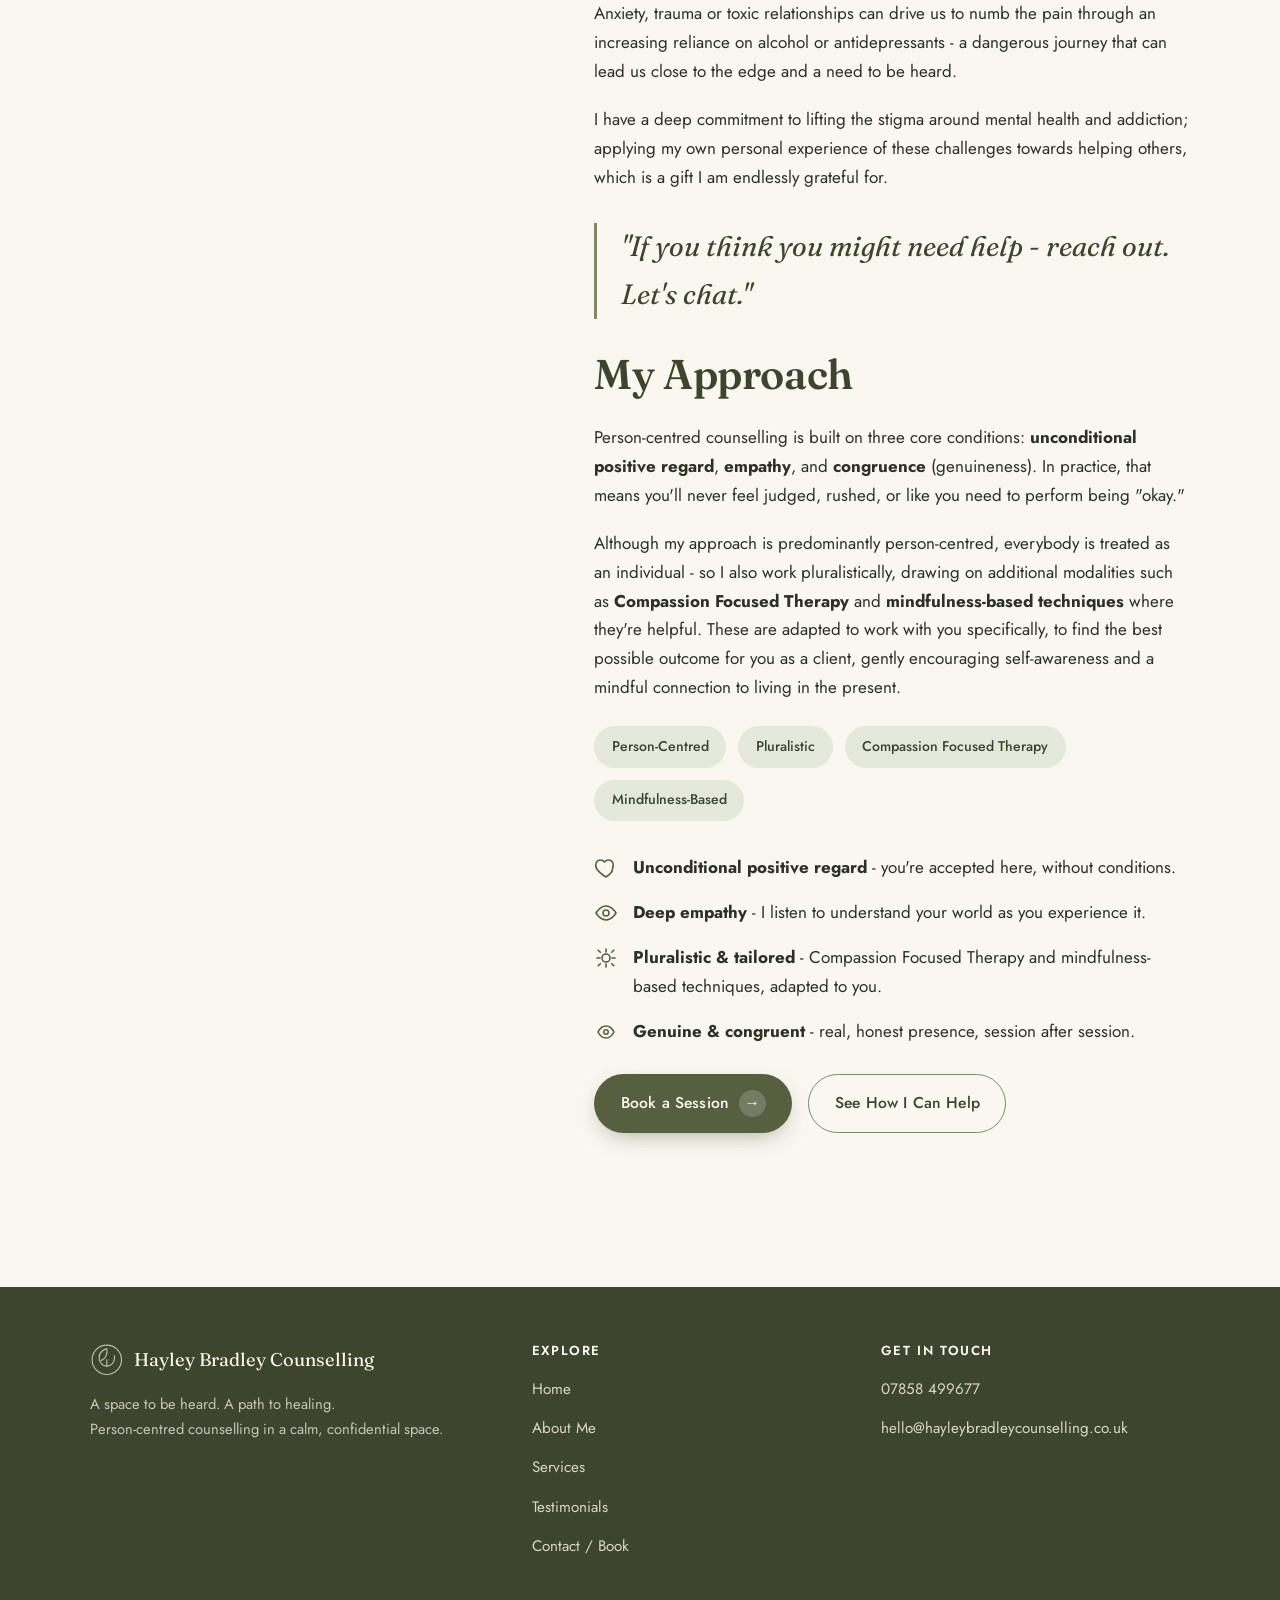
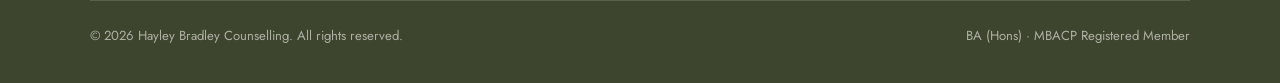
==== commit 62091ea0: "Add "My Promise" section to About page Co-Authored-By: Claude Opus 5.5 <noreply@anthropic.com>" ====
--- a/about.html
+++ b/about.html
@@ -118,9 +118,14 @@
             </div>
           </div>
 
-          <p>I'm the same person who was once told she'd never achieve a thing. I'm committed to proving that one size never fits all, and to lifting the stigma around mental health and addiction. Turning my own pain into the ability to help others is a gift I'm endlessly thankful for.</p>
+          <p>I'm the same person who was once told she'd never achieve a thing. I'm committed to proving that one size never fits all.</p>
 
           <p><a href="testimonials.html">Read testimonials from a few of my clients →</a></p>
+
+          <h2>My Promise</h2>
+          <p>Childhood trauma or abuse at any life stage will inevitably shape your path in life.</p>
+          <p>Anxiety, trauma or toxic relationships can drive us to numb the pain through an increasing reliance on alcohol or antidepressants - a dangerous journey that can lead us close to the edge and a need to be heard.</p>
+          <p>I have a deep commitment to lifting the stigma around mental health and addiction; applying my own personal experience of these challenges towards helping others, which is a gift I am endlessly grateful for.</p>
 
           <blockquote class="pull-quote">
             "If you think you might need help - reach out. Let's chat."
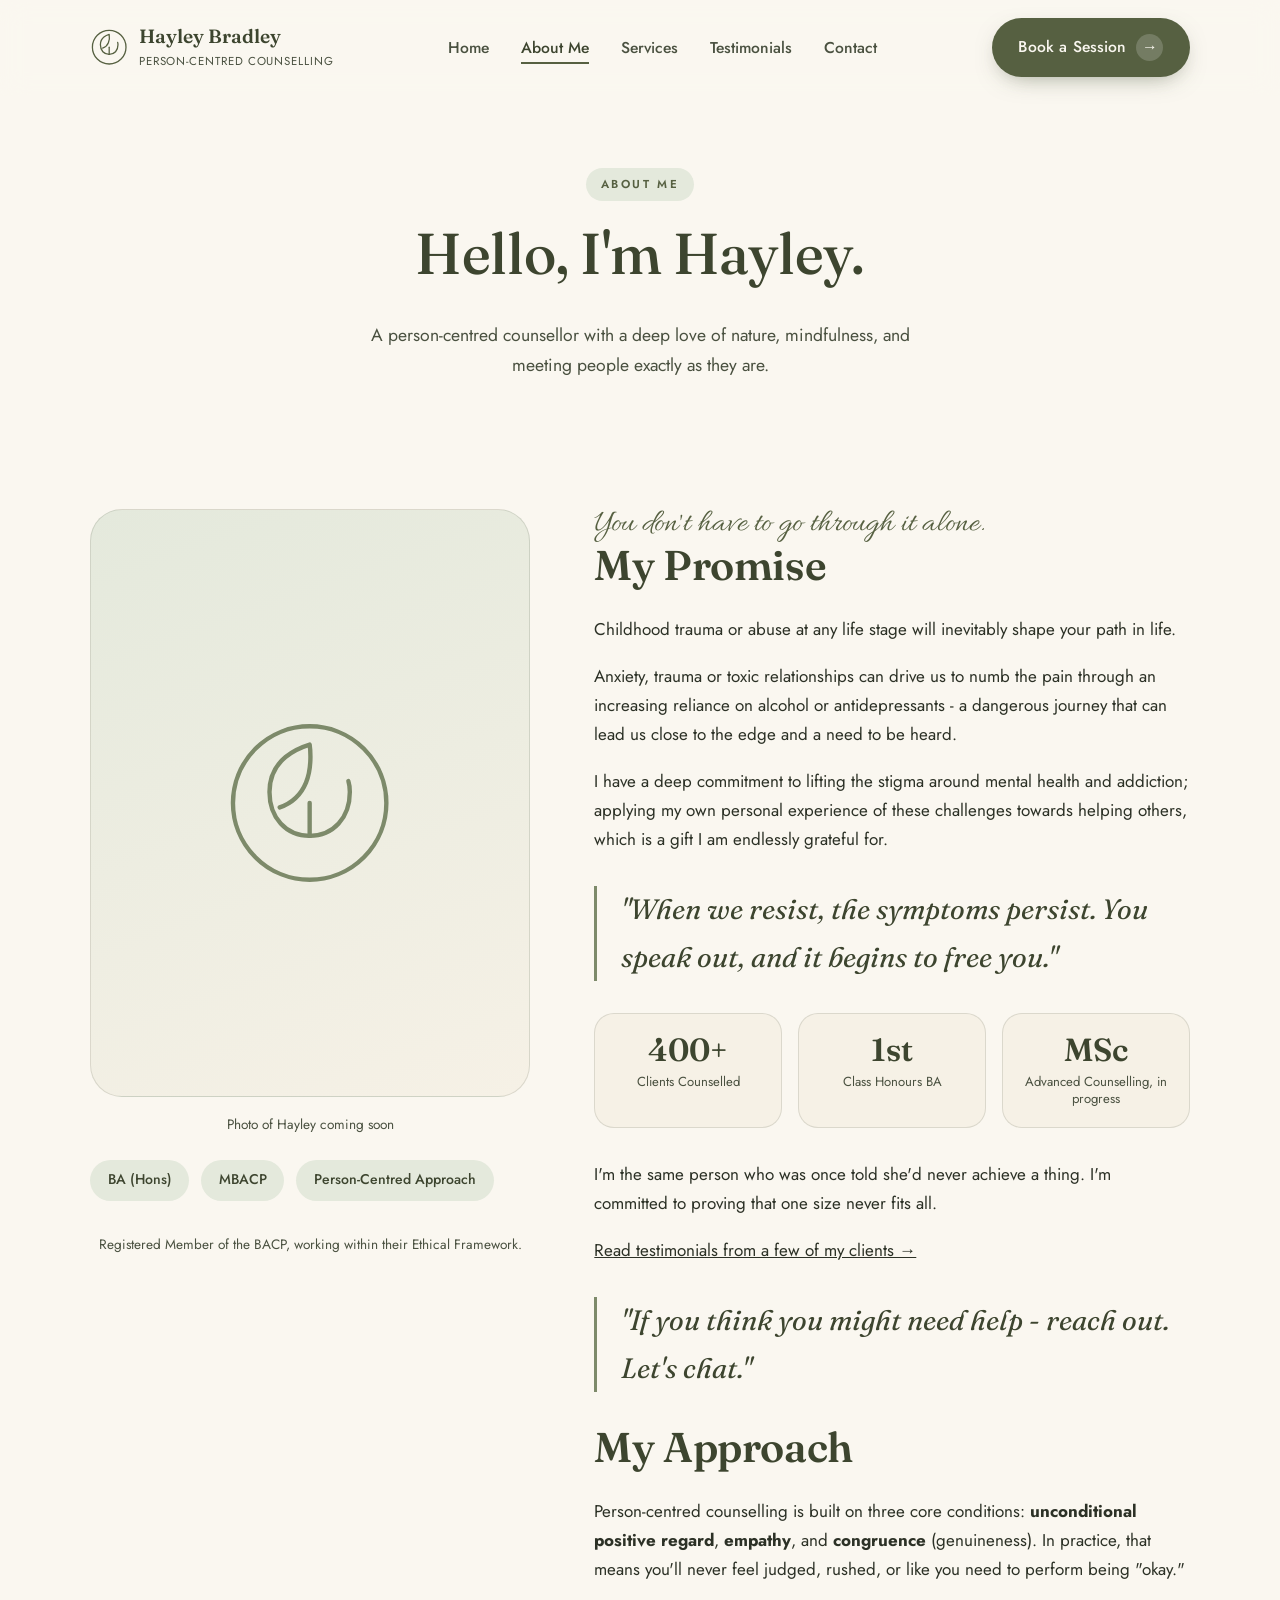
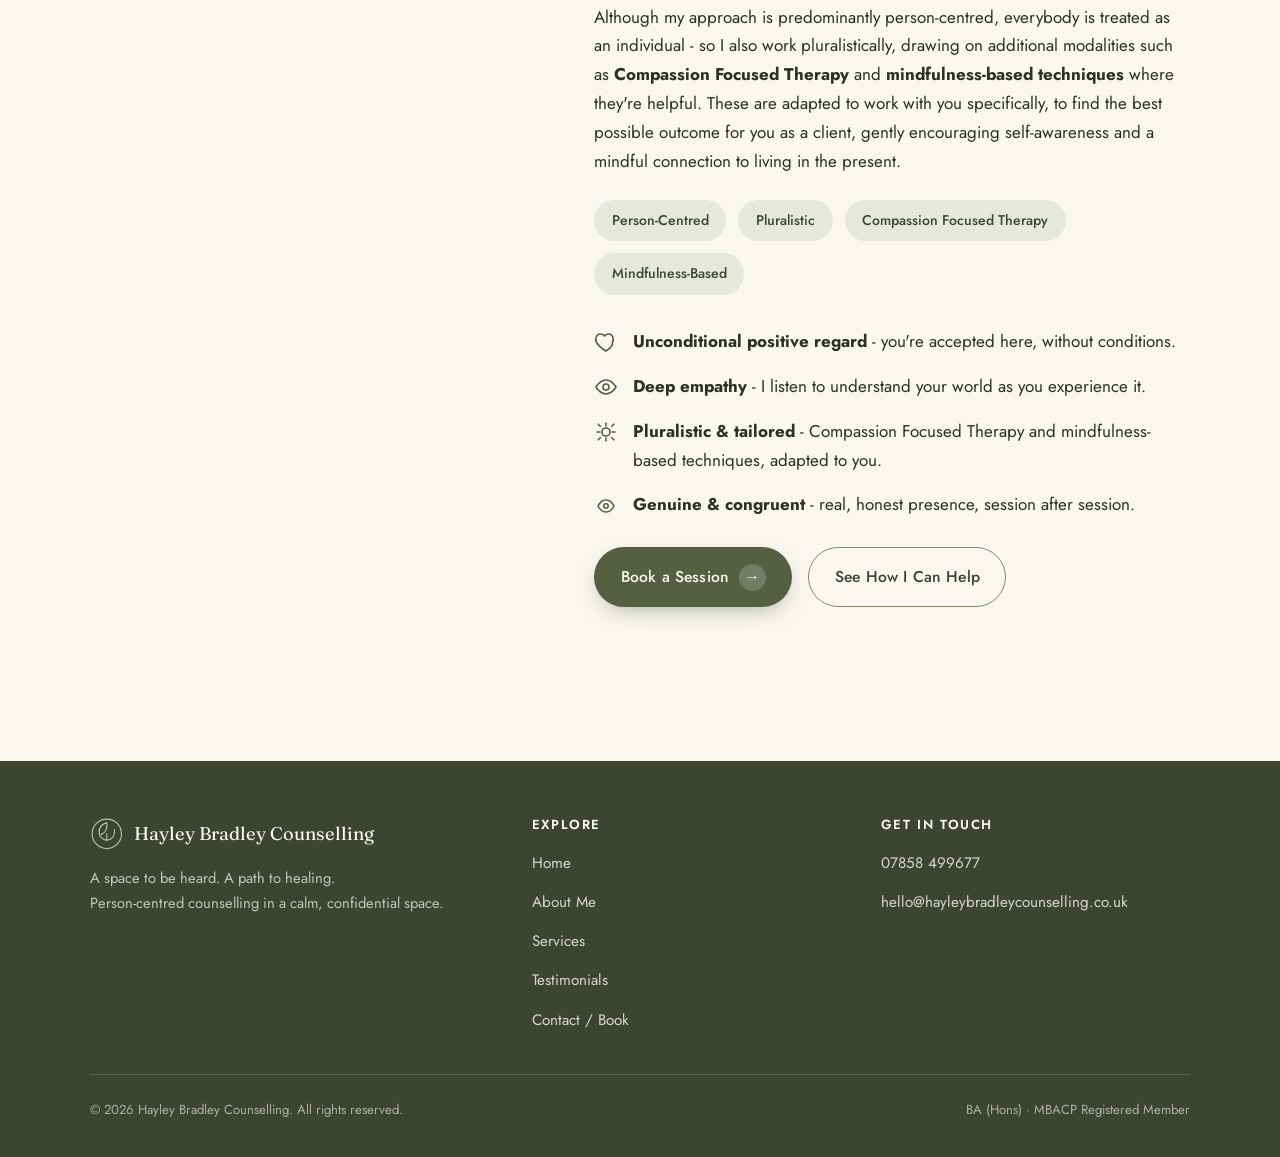
==== commit 154e4dde: "Replace My Story with My Promise on About page Co-Authored-By: Claude Opus 5.5 <noreply@anthropic.co" ====
--- a/about.html
+++ b/about.html
@@ -90,18 +90,15 @@
 
         <div class="reveal">
           <span class="script">You don't have to go through it alone.</span>
-          <h2>My Story</h2>
-
-          <p>Childhood trauma and abuse shaped choices I went on to repeat as an adult.</p>
-          <p>Then came the full-term stillbirth of my daughter, and a relationship that was highly toxic and dangerously abusive. My anxiety, and my reliance on alcohol and anti-depressants, grew - anything to numb the pain.</p>
-          <p>Complex PTSD took hold. Shame and guilt kept me a prisoner in my own trauma.</p>
-          <p>Then, during lockdown, an accident made it terrifyingly clear how close to the edge I'd come. I cried for help - and this time, I was heard. I'd tried talking therapies before, at several points in my life. But it was in the months after that accident that real change finally began.</p>
+          <h2>My Promise</h2>
+
+          <p>Childhood trauma or abuse at any life stage will inevitably shape your path in life.</p>
+          <p>Anxiety, trauma or toxic relationships can drive us to numb the pain through an increasing reliance on alcohol or antidepressants - a dangerous journey that can lead us close to the edge and a need to be heard.</p>
+          <p>I have a deep commitment to lifting the stigma around mental health and addiction; applying my own personal experience of these challenges towards helping others, which is a gift I am endlessly grateful for.</p>
 
           <blockquote class="pull-quote">
             "When we resist, the symptoms persist. You speak out, and it begins to free you."
           </blockquote>
-
-          <p>That journey led me to a deep understanding, and forgiveness, of myself. The shame I'd carried was never mine to hold - it belonged to others. What was mine was the responsibility to speak out.</p>
 
           <div class="story-stats">
             <div class="story-stat">
@@ -122,11 +119,6 @@
 
           <p><a href="testimonials.html">Read testimonials from a few of my clients →</a></p>
 
-          <h2>My Promise</h2>
-          <p>Childhood trauma or abuse at any life stage will inevitably shape your path in life.</p>
-          <p>Anxiety, trauma or toxic relationships can drive us to numb the pain through an increasing reliance on alcohol or antidepressants - a dangerous journey that can lead us close to the edge and a need to be heard.</p>
-          <p>I have a deep commitment to lifting the stigma around mental health and addiction; applying my own personal experience of these challenges towards helping others, which is a gift I am endlessly grateful for.</p>
-
           <blockquote class="pull-quote">
             "If you think you might need help - reach out. Let's chat."
           </blockquote>
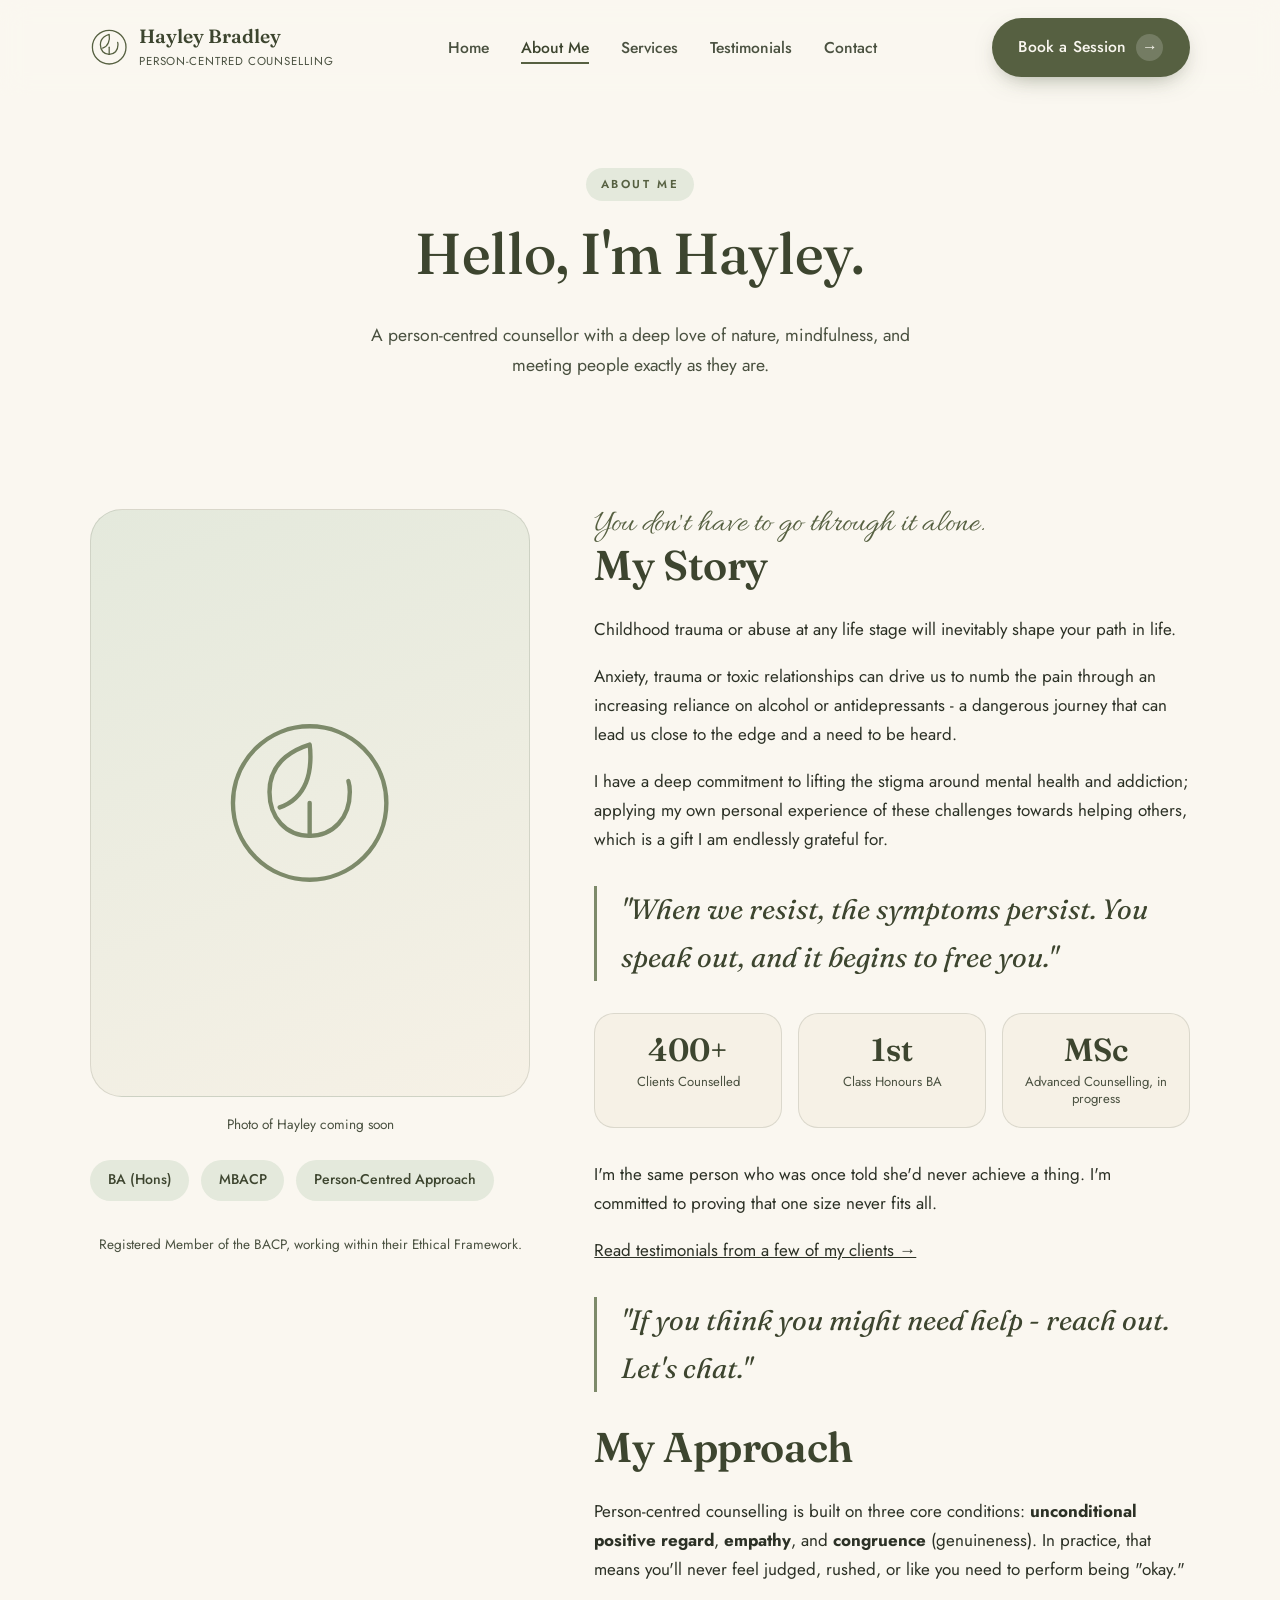
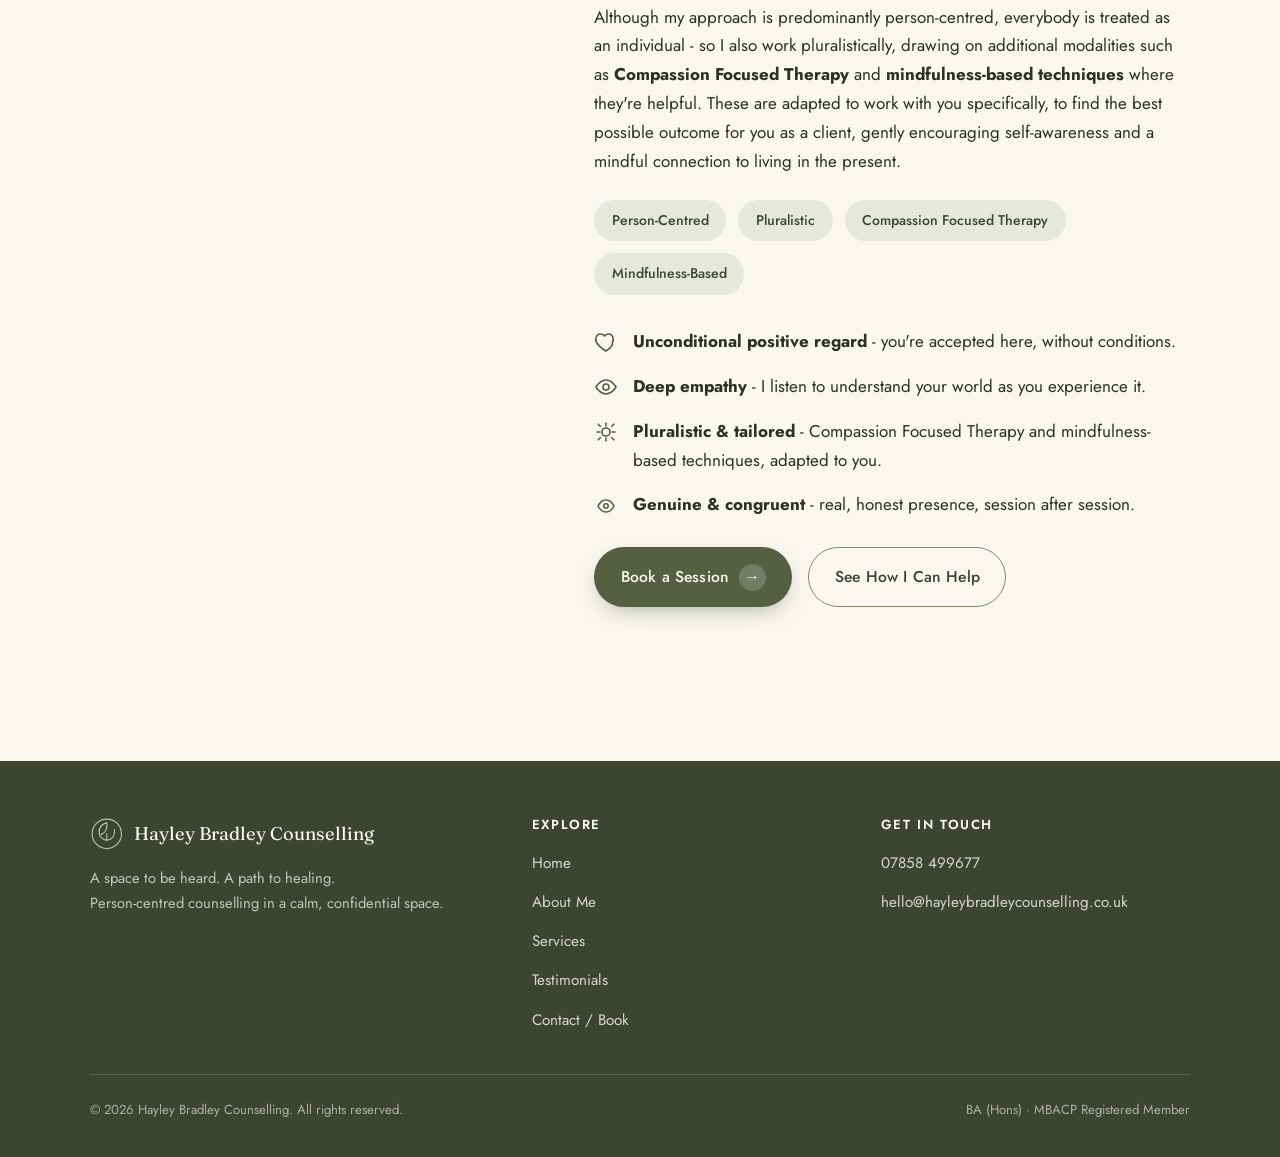
==== commit 22ec6de5: "Rename About page heading back to My Story" ====
--- a/about.html
+++ b/about.html
@@ -90,7 +90,7 @@
 
         <div class="reveal">
           <span class="script">You don't have to go through it alone.</span>
-          <h2>My Promise</h2>
+          <h2>My Story</h2>
 
           <p>Childhood trauma or abuse at any life stage will inevitably shape your path in life.</p>
           <p>Anxiety, trauma or toxic relationships can drive us to numb the pain through an increasing reliance on alcohol or antidepressants - a dangerous journey that can lead us close to the edge and a need to be heard.</p>
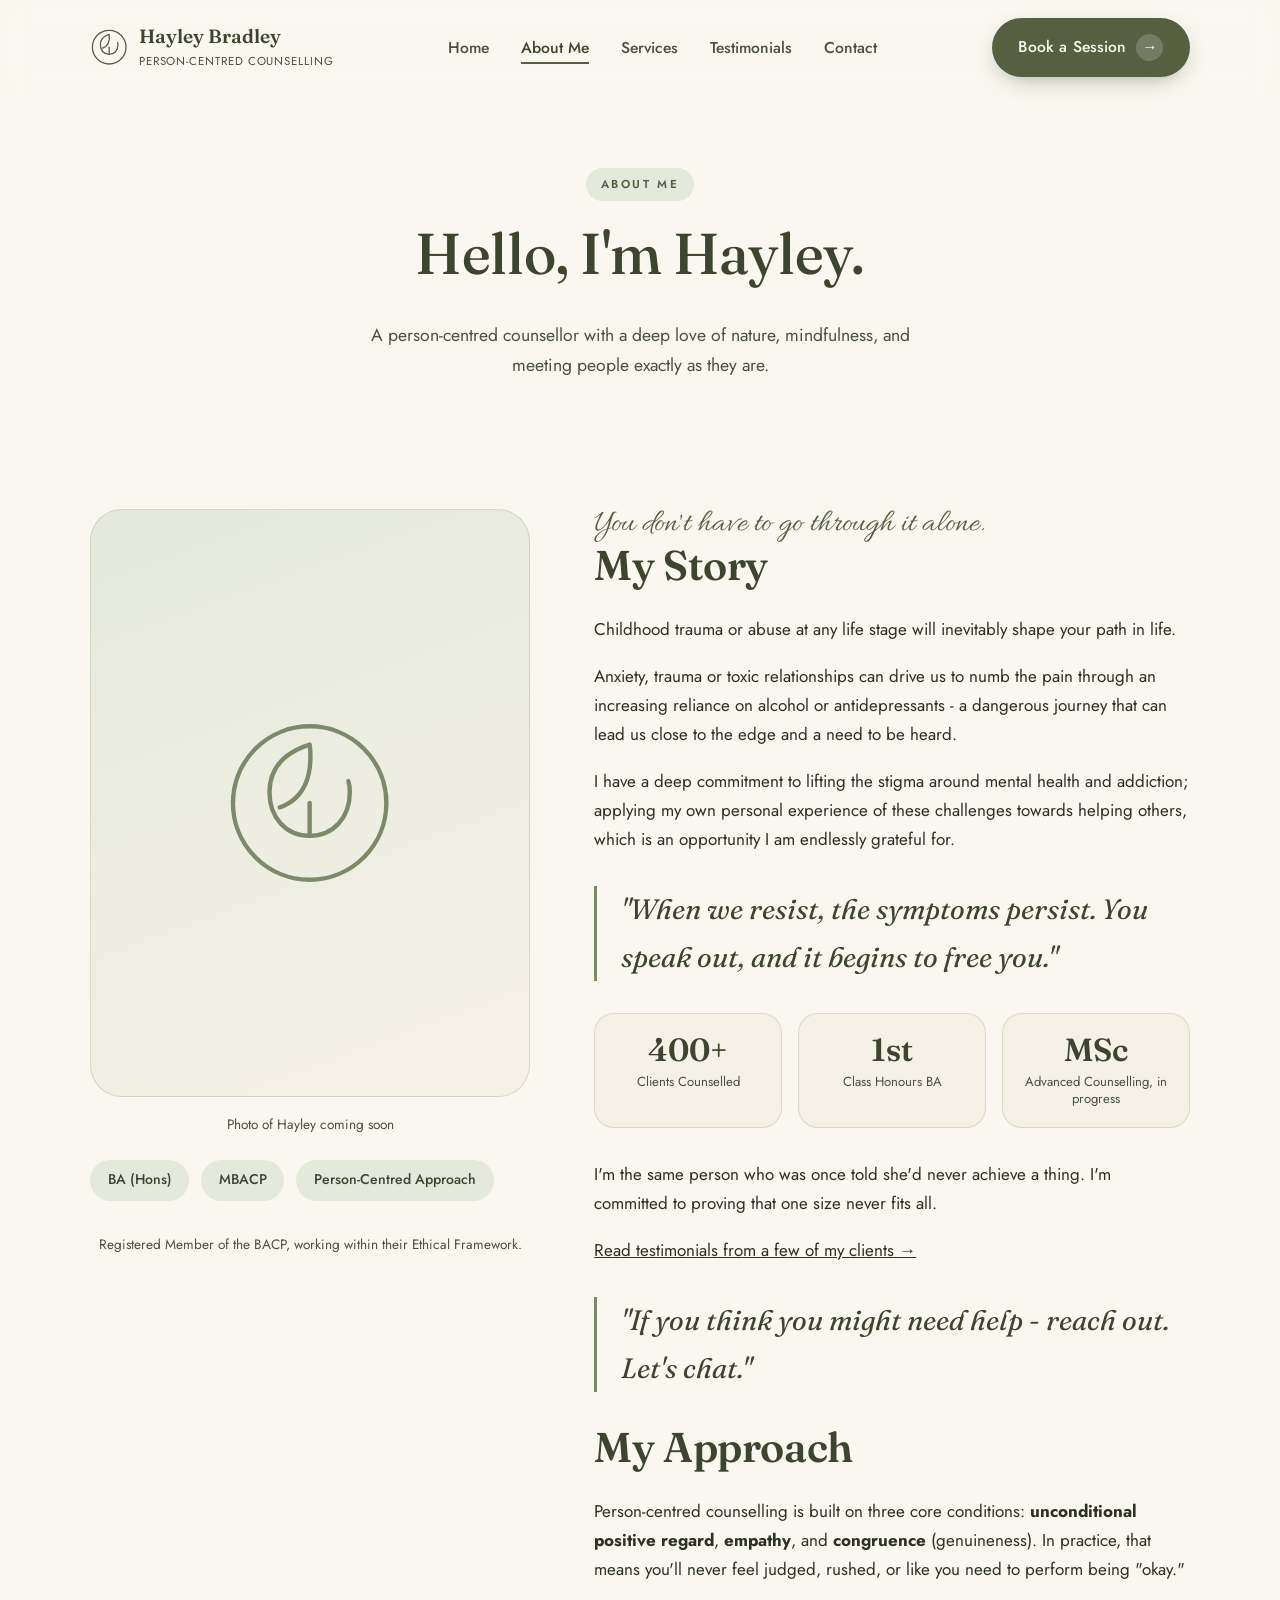
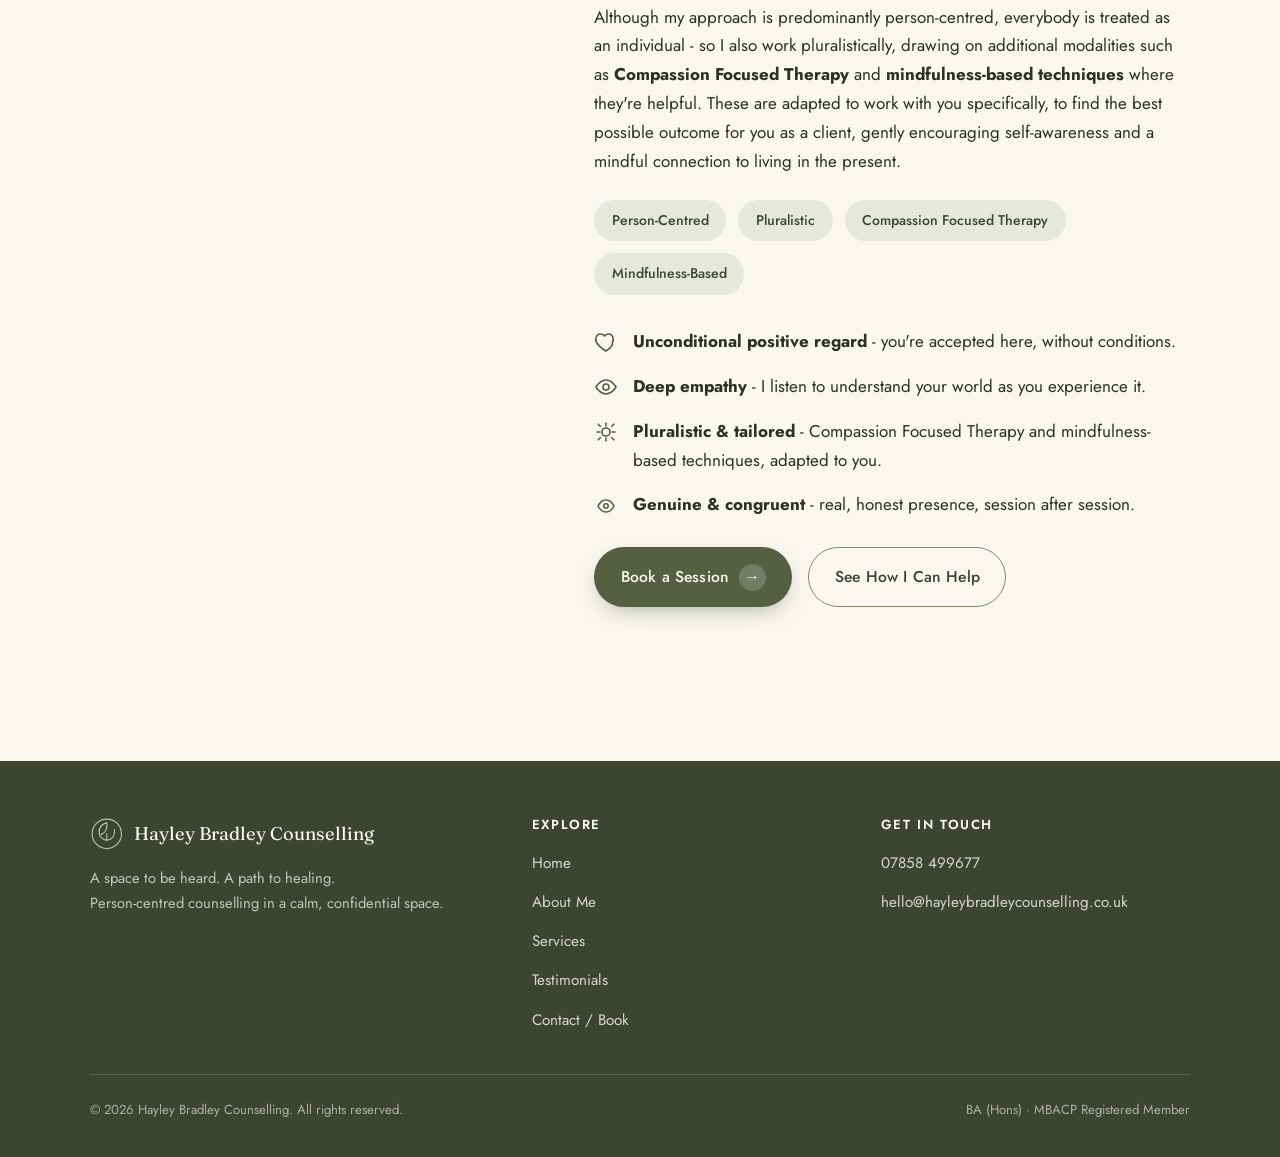
==== commit 98f551a8: "Change "gift" to "opportunity" on About page Co-Authored-By: Claude Opus 5.5 <noreply@anthropic.com>" ====
--- a/about.html
+++ b/about.html
@@ -94,7 +94,7 @@
 
           <p>Childhood trauma or abuse at any life stage will inevitably shape your path in life.</p>
           <p>Anxiety, trauma or toxic relationships can drive us to numb the pain through an increasing reliance on alcohol or antidepressants - a dangerous journey that can lead us close to the edge and a need to be heard.</p>
-          <p>I have a deep commitment to lifting the stigma around mental health and addiction; applying my own personal experience of these challenges towards helping others, which is a gift I am endlessly grateful for.</p>
+          <p>I have a deep commitment to lifting the stigma around mental health and addiction; applying my own personal experience of these challenges towards helping others, which is an opportunity I am endlessly grateful for.</p>
 
           <blockquote class="pull-quote">
             "When we resist, the symptoms persist. You speak out, and it begins to free you."
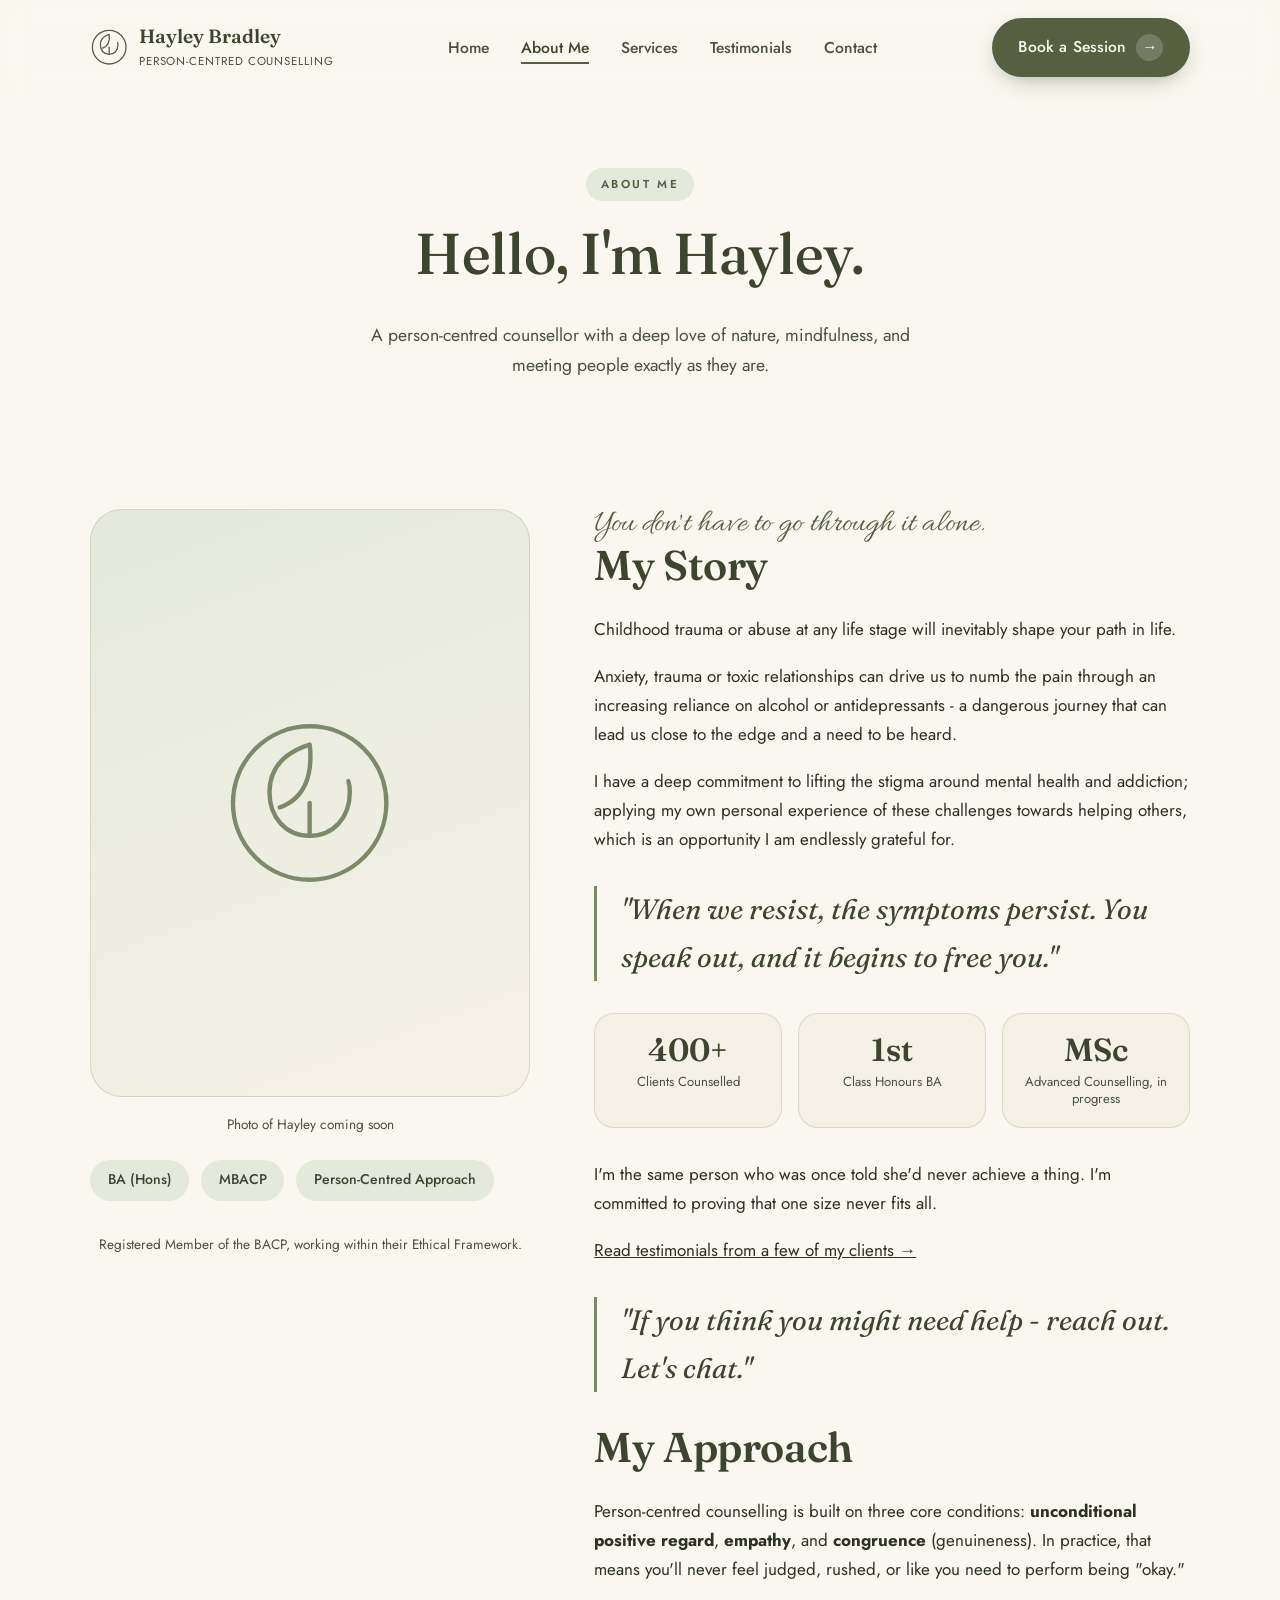
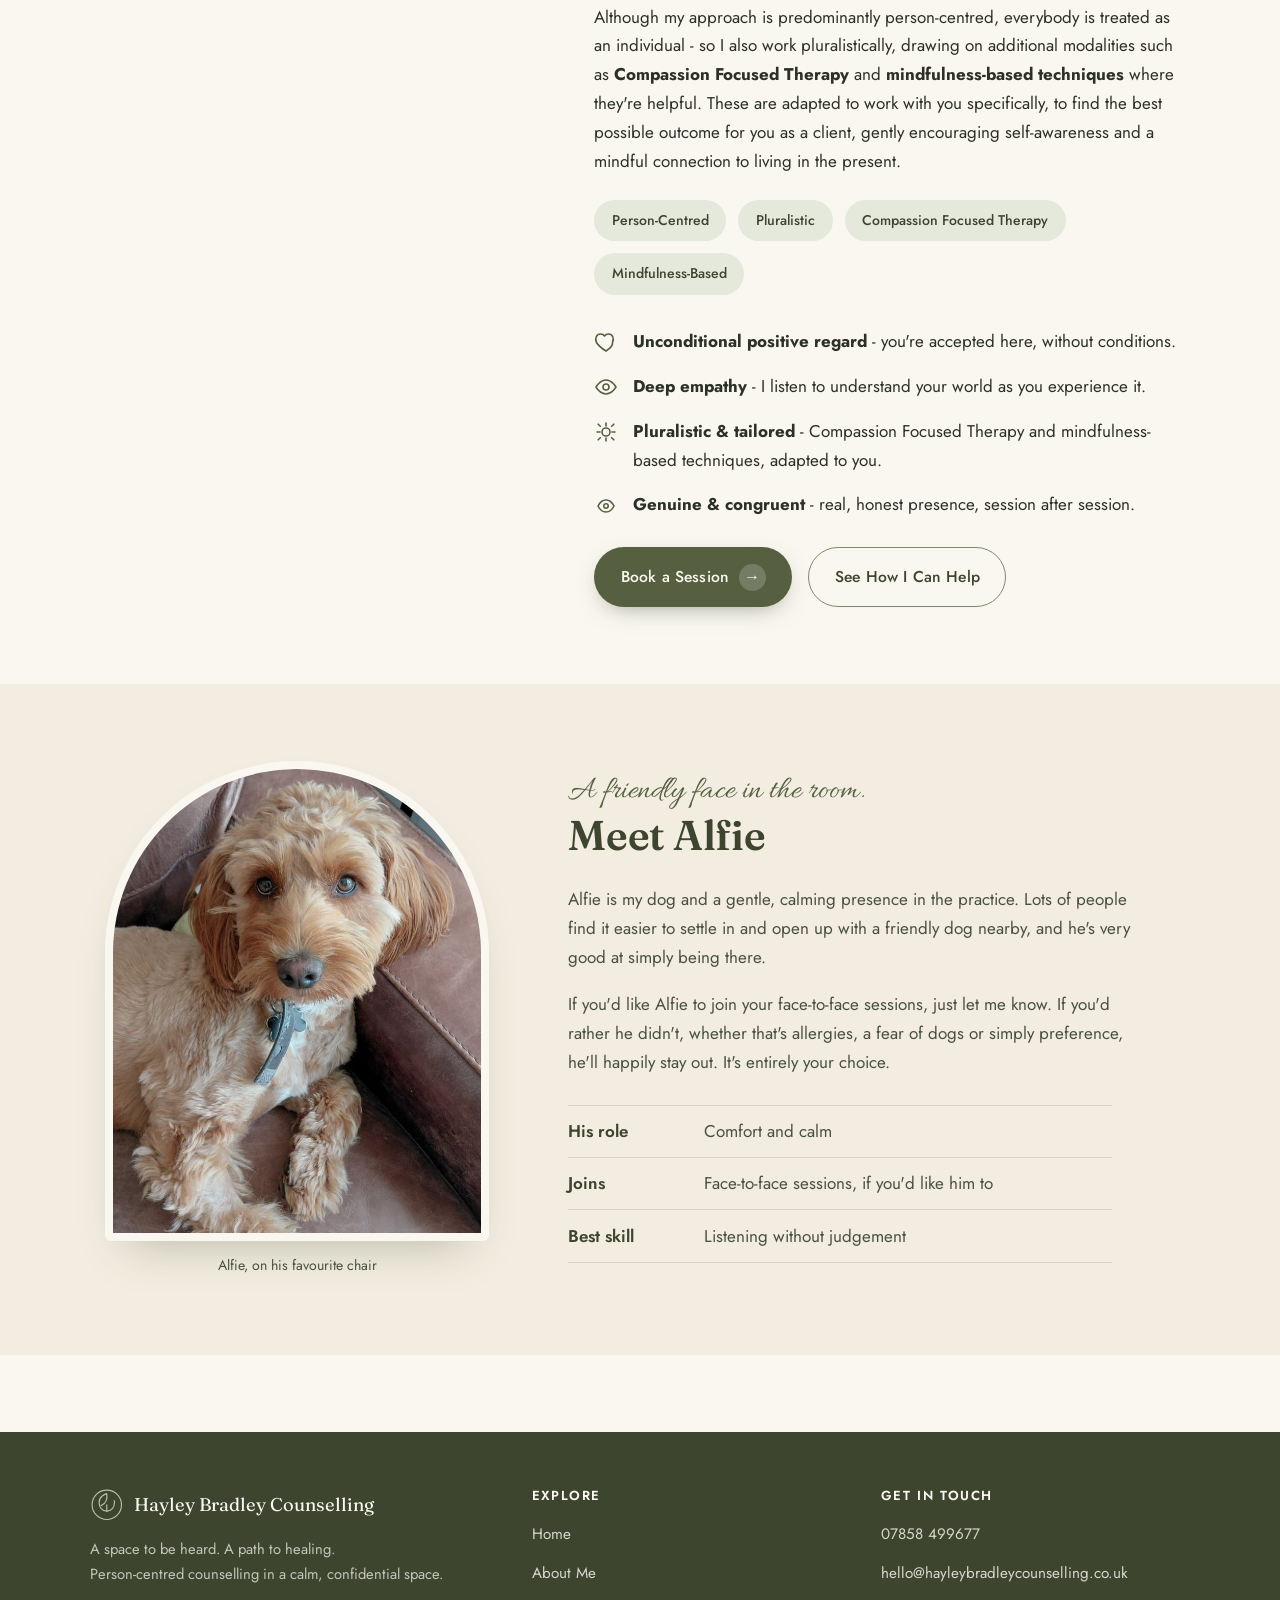
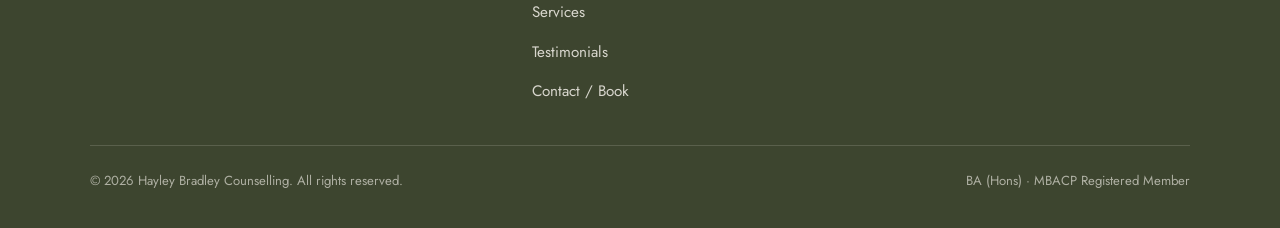
==== commit 6b3b1b2d: "Add Meet Alfie section to the About page Introduces Hayley's dog Alfie as a calming companion who ca" ====
--- a/about.html
+++ b/about.html
@@ -10,7 +10,7 @@
   <link rel="preconnect" href="https://fonts.googleapis.com" />
   <link rel="preconnect" href="https://fonts.gstatic.com" crossorigin />
   <link href="https://fonts.googleapis.com/css2?family=Fraunces:opsz,wght@9..144,400;9..144,500;9..144,600&family=Allura&family=Jost:wght@400;500;600&display=swap" rel="stylesheet" />
-  <link rel="stylesheet" href="css/style.css" />
+  <link rel="stylesheet" href="css/style.css?v=20261014c" />
   <meta property="og:title" content="About Hayley - Hayley Bradley Counselling" />
   <meta property="og:description" content="A predominantly person-centred counsellor, working pluralistically with Compassion Focused Therapy and mindfulness-based techniques." />
   <meta property="og:type" content="website" />
@@ -160,6 +160,26 @@
         </div>
       </div>
     </section>
+
+    <section class="meet-alfie">
+      <div class="container alfie-grid">
+        <figure class="alfie-photo reveal">
+          <img src="assets/img/practice-dog.jpg" width="728" height="910" alt="Alfie, Hayley's fluffy apricot dog, resting on a leather sofa and looking up at the camera" loading="lazy" />
+          <figcaption>Alfie, on his favourite chair</figcaption>
+        </figure>
+        <div class="alfie-text reveal">
+          <span class="script">A friendly face in the room.</span>
+          <h2>Meet Alfie</h2>
+          <p>Alfie is my dog and a gentle, calming presence in the practice. Lots of people find it easier to settle in and open up with a friendly dog nearby, and he's very good at simply being there.</p>
+          <p>If you'd like Alfie to join your face-to-face sessions, just let me know. If you'd rather he didn't, whether that's allergies, a fear of dogs or simply preference, he'll happily stay out. It's entirely your choice.</p>
+          <dl class="alfie-facts">
+            <div><dt>His role</dt><dd>Comfort and calm</dd></div>
+            <div><dt>Joins</dt><dd>Face-to-face sessions, if you'd like him to</dd></div>
+            <div><dt>Best skill</dt><dd>Listening without judgement</dd></div>
+          </dl>
+        </div>
+      </div>
+    </section>
   </main>
 
   <footer class="site-footer">
@@ -202,6 +222,6 @@
     </div>
   </footer>
 
-  <script src="js/main.js"></script>
+  <script src="js/main.js?v=20261014"></script>
 </body>
 </html>
--- a/css/style.css
+++ b/css/style.css
@@ -769,20 +769,46 @@
 .form-status.success { color: var(--sage-deep); }
 .form-status.error { color: #8a4a3a; }
 
-/* Calendify booking widget theming */
+/* Calendly booking widget */
 .booking-panel {
   margin-top: clamp(3rem, 6vw, 4.5rem);
 }
+.booking-options {
+  display: grid;
+  gap: 1.25rem;
+  margin-bottom: 1.5rem;
+}
+@media (min-width: 760px) { .booking-options { grid-template-columns: 1fr 1fr; gap: 2rem; } }
+.booking-choice { border: 0; margin: 0; padding: 0; min-width: 0; }
+.booking-choice legend {
+  font-weight: 600;
+  color: var(--sage-deep);
+  margin-bottom: 0.65rem;
+  padding: 0;
+}
+.choice-pills { display: grid; grid-template-columns: 1fr 1fr; gap: 0.65rem; }
+.choice-pill { position: relative; cursor: pointer; }
+.choice-pill input { position: absolute; opacity: 0; width: 1px; height: 1px; }
+.choice-pill span {
+  display: block;
+  height: 100%;
+  background: var(--cream-card);
+  border: 1px solid var(--line);
+  border-radius: var(--radius-md);
+  padding: 0.85rem 1rem;
+  transition: border-color 0.2s, background-color 0.2s, box-shadow 0.2s;
+}
+.choice-pill strong { display: block; color: var(--charcoal); font-weight: 600; line-height: 1.3; }
+.choice-pill small { display: block; color: var(--charcoal-soft); font-size: 0.85rem; margin-top: 0.2rem; }
+.choice-pill:hover span { border-color: var(--sage); }
+.choice-pill input:checked + span {
+  border-color: var(--sage-dark);
+  background: var(--sage-pale);
+  box-shadow: inset 0 0 0 1px var(--sage-dark);
+}
+.choice-pill input:focus-visible + span { box-shadow: 0 0 0 4px var(--sage-pale), inset 0 0 0 1px var(--sage-dark); }
 .booking-embed-shell {
-  --cf-primary: #566041;
-  --cf-primary-hover: #3d452f;
-  --cf-background: #f6f1e6;
-  --cf-text: #2c3126;
-  --cf-border-color: rgba(61, 69, 47, 0.14);
-  --cf-radius: 20px;
-  --cf-font-family: "Jost", "Trebuchet MS", sans-serif;
-  --cf-shadow: 0 20px 40px -30px rgba(61, 69, 47, 0.5);
-  background: var(--cf-background);
+  background: var(--cream-card);
   border: 1px solid var(--line);
   border-radius: var(--radius-lg);
   padding: 0.5rem;
@@ -792,6 +818,95 @@
   border-radius: calc(var(--radius-lg) - 0.5rem);
   overflow: hidden;
   min-height: 460px;
+}
+.booking-calendar {
+  min-width: 320px;
+  height: 720px;
+}
+/* Location: a welcome note from Hayley resting over a sage-tinted map */
+.visit {
+  margin-top: clamp(4rem, 8vw, 6.5rem);
+  display: grid;
+}
+.visit-map {
+  overflow: hidden;
+  border-radius: var(--radius-lg);
+  background: var(--sage-pale);
+  height: 300px;
+}
+.visit-map iframe {
+  display: block;
+  width: 100%;
+  /* pulled up so Google's place card sits out of view; attribution stays visible */
+  height: calc(100% + 150px);
+  margin-top: -150px;
+  border: 0;
+  /* soften Google's colours into the site's sage palette */
+  filter: grayscale(0.2) sepia(0.15) hue-rotate(20deg) saturate(1.15) brightness(1.04);
+}
+.visit-note {
+  position: relative;
+  margin: -3.5rem 0.75rem 0;
+  background: var(--cream);
+  border-radius: var(--radius-lg);
+  padding: clamp(1.75rem, 4vw, 2.75rem);
+  box-shadow: 0 1.5rem 3rem -1.5rem rgba(61, 69, 47, 0.35);
+}
+.visit-note h2 { margin-top: 0; margin-bottom: 0.75rem; }
+.visit-intro { color: var(--charcoal-soft); max-width: 44ch; }
+.visit-address {
+  font-style: normal;
+  margin: 1.5rem 0;
+  padding-left: 1rem;
+  border-left: 3px solid var(--sage-light);
+  color: var(--charcoal-soft);
+  line-height: 1.6;
+}
+.visit-address strong { display: block; color: var(--sage-deep); font-weight: 600; }
+.visit-tips {
+  list-style: none;
+  padding: 0;
+  margin: 0 0 1.5rem;
+  display: grid;
+  gap: 0.6rem;
+}
+.visit-tips li {
+  position: relative;
+  padding-left: 1.4rem;
+  color: var(--charcoal-soft);
+  max-width: 46ch;
+}
+/* small leaf in place of a bullet, echoing the logo */
+.visit-tips li::before {
+  content: "";
+  position: absolute;
+  left: 0;
+  top: 0.55em;
+  width: 0.6rem;
+  height: 0.6rem;
+  background: var(--sage);
+  border-radius: 0 70% 0 70%;
+}
+.visit-tips a { color: var(--sage-deep); text-decoration: underline; text-underline-offset: 0.2em; }
+.visit-sign {
+  margin: 0 0 1.25rem;
+  color: var(--charcoal-soft);
+}
+.visit-sign span {
+  display: block;
+  font-family: var(--font-script);
+  font-size: 2.6rem;
+  line-height: 1;
+  color: var(--sage-dark);
+  margin-top: 0.2rem;
+}
+.visit-demo { font-size: 0.8rem; color: var(--charcoal-soft); opacity: 0.75; margin: 1rem 0 0; }
+
+@media (min-width: 900px) {
+  .visit { grid-template-columns: repeat(12, 1fr); }
+  /* map stretches past the note top and bottom so the note rests on it */
+  .visit-map { grid-column: 5 / -1; grid-row: 1; height: auto; min-height: 520px; }
+  .visit-note { grid-column: 1 / 7; grid-row: 1; margin: 3.5rem 0; }
 }
 .booking-fallback {
   padding: 2.5rem 1.5rem;
@@ -859,3 +974,55 @@
 .page-hero .eyebrow { margin-inline: auto; }
 .page-hero h1 { max-width: 22ch; margin-inline: auto; }
 .page-hero p.lede { max-width: 50ch; margin-inline: auto; color: var(--charcoal-soft); font-size: 1.1rem; }
+
+/* Message form sits below the booking calendar on the contact page */
+.message-panel { margin-top: clamp(4rem, 8vw, 6.5rem); }
+.booking-panel:first-child { margin-top: 0; }
+
+/* ---------- Meet Alfie (About page) ---------- */
+.meet-alfie {
+  background: var(--cream-soft);
+  padding-block: var(--section-pad);
+}
+.alfie-grid {
+  display: grid;
+  gap: clamp(2rem, 5vw, 4.5rem);
+  align-items: center;
+}
+@media (min-width: 900px) { .alfie-grid { grid-template-columns: 0.8fr 1.2fr; } }
+.alfie-photo { margin: 0; max-width: 24rem; justify-self: center; }
+.alfie-photo img {
+  display: block;
+  width: 100%;
+  height: auto;
+  aspect-ratio: 4 / 5;
+  object-fit: cover;
+  /* arched top, like a doorway */
+  border-radius: 999px 999px var(--radius-lg) var(--radius-lg);
+  border: 0.5rem solid var(--cream);
+  box-shadow: 0 1.5rem 3rem -1.5rem rgba(61, 69, 47, 0.35);
+}
+.alfie-photo figcaption {
+  margin-top: 0.85rem;
+  text-align: center;
+  font-size: 0.88rem;
+  color: var(--charcoal-soft);
+}
+.alfie-text h2 { margin-top: 0.25rem; }
+.alfie-text p { max-width: 58ch; color: var(--charcoal-soft); }
+.alfie-facts {
+  margin: 1.75rem 0 0;
+  display: grid;
+  gap: 0;
+  max-width: 34rem;
+  border-top: 1px solid var(--line);
+}
+.alfie-facts div {
+  display: grid;
+  grid-template-columns: 7.5rem 1fr;
+  gap: 1rem;
+  padding: 0.7rem 0;
+  border-bottom: 1px solid var(--line);
+}
+.alfie-facts dt { font-weight: 600; color: var(--sage-deep); }
+.alfie-facts dd { margin: 0; color: var(--charcoal-soft); }
